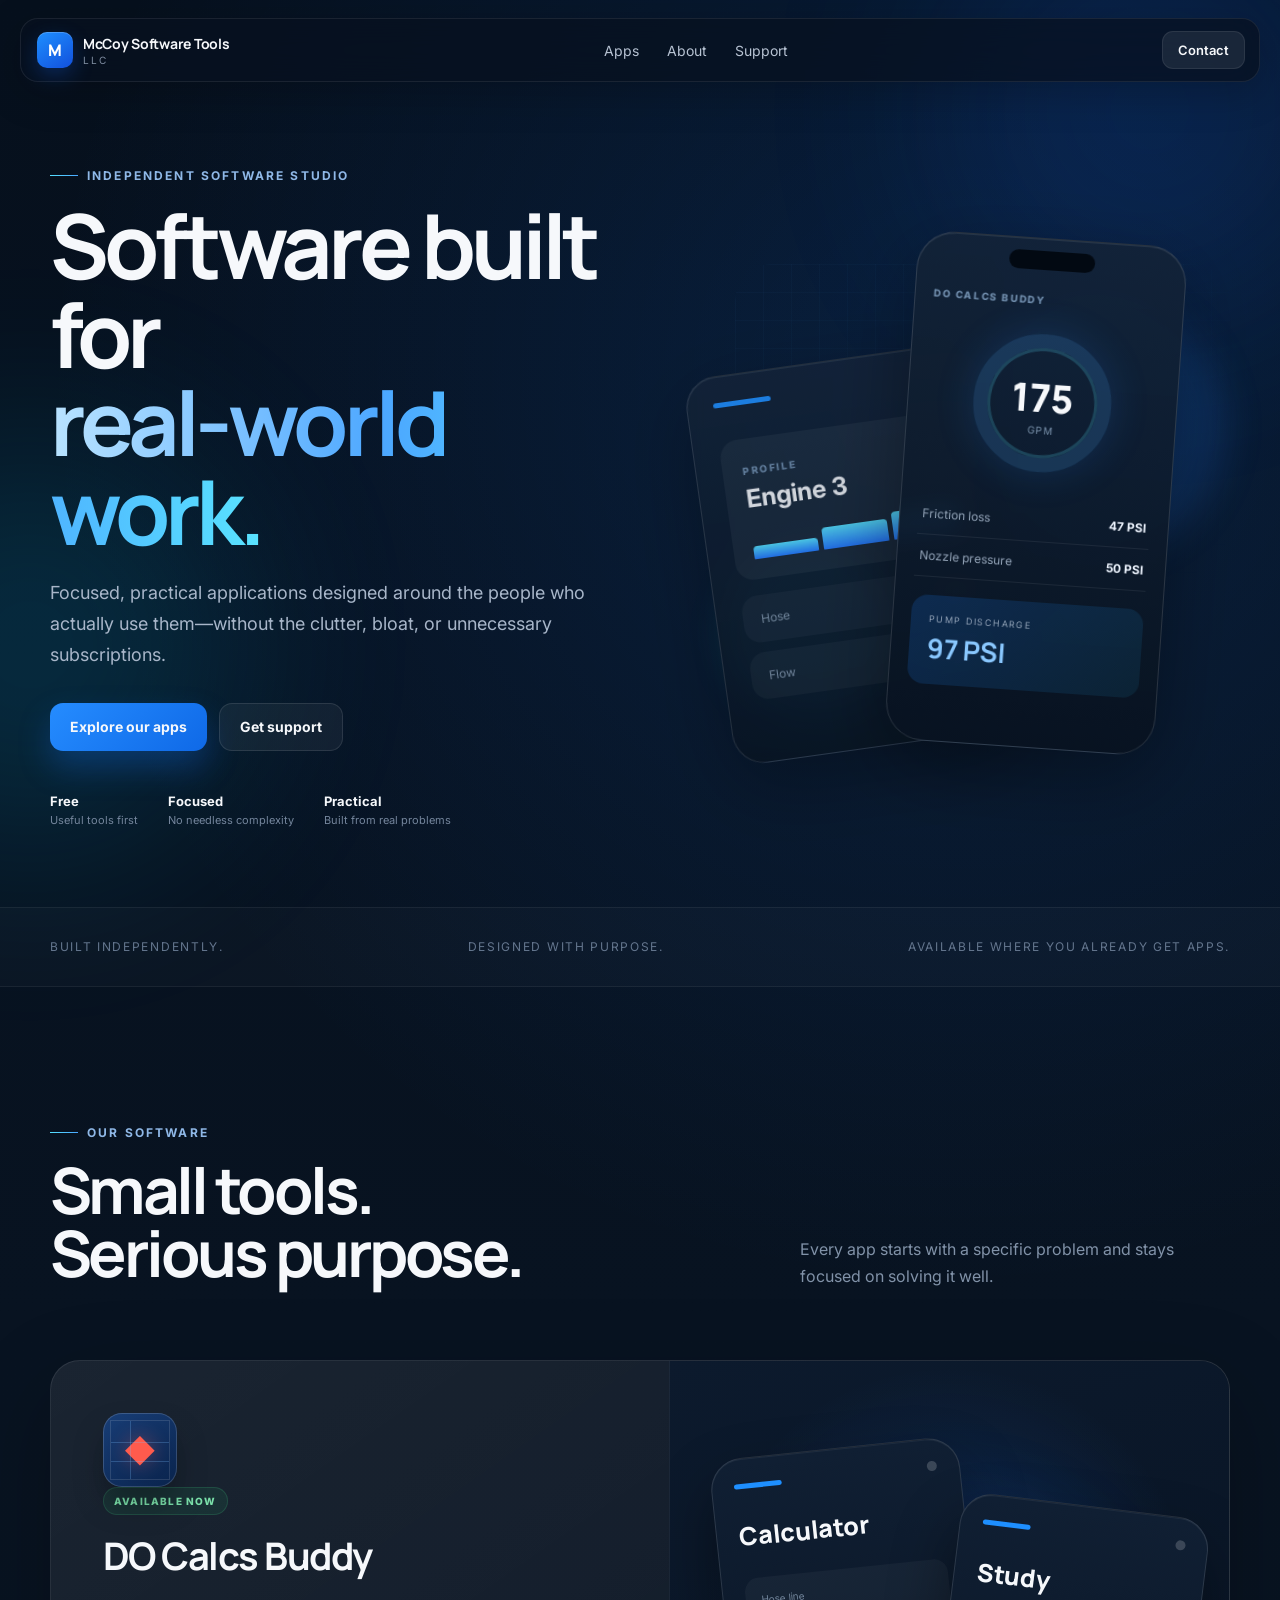
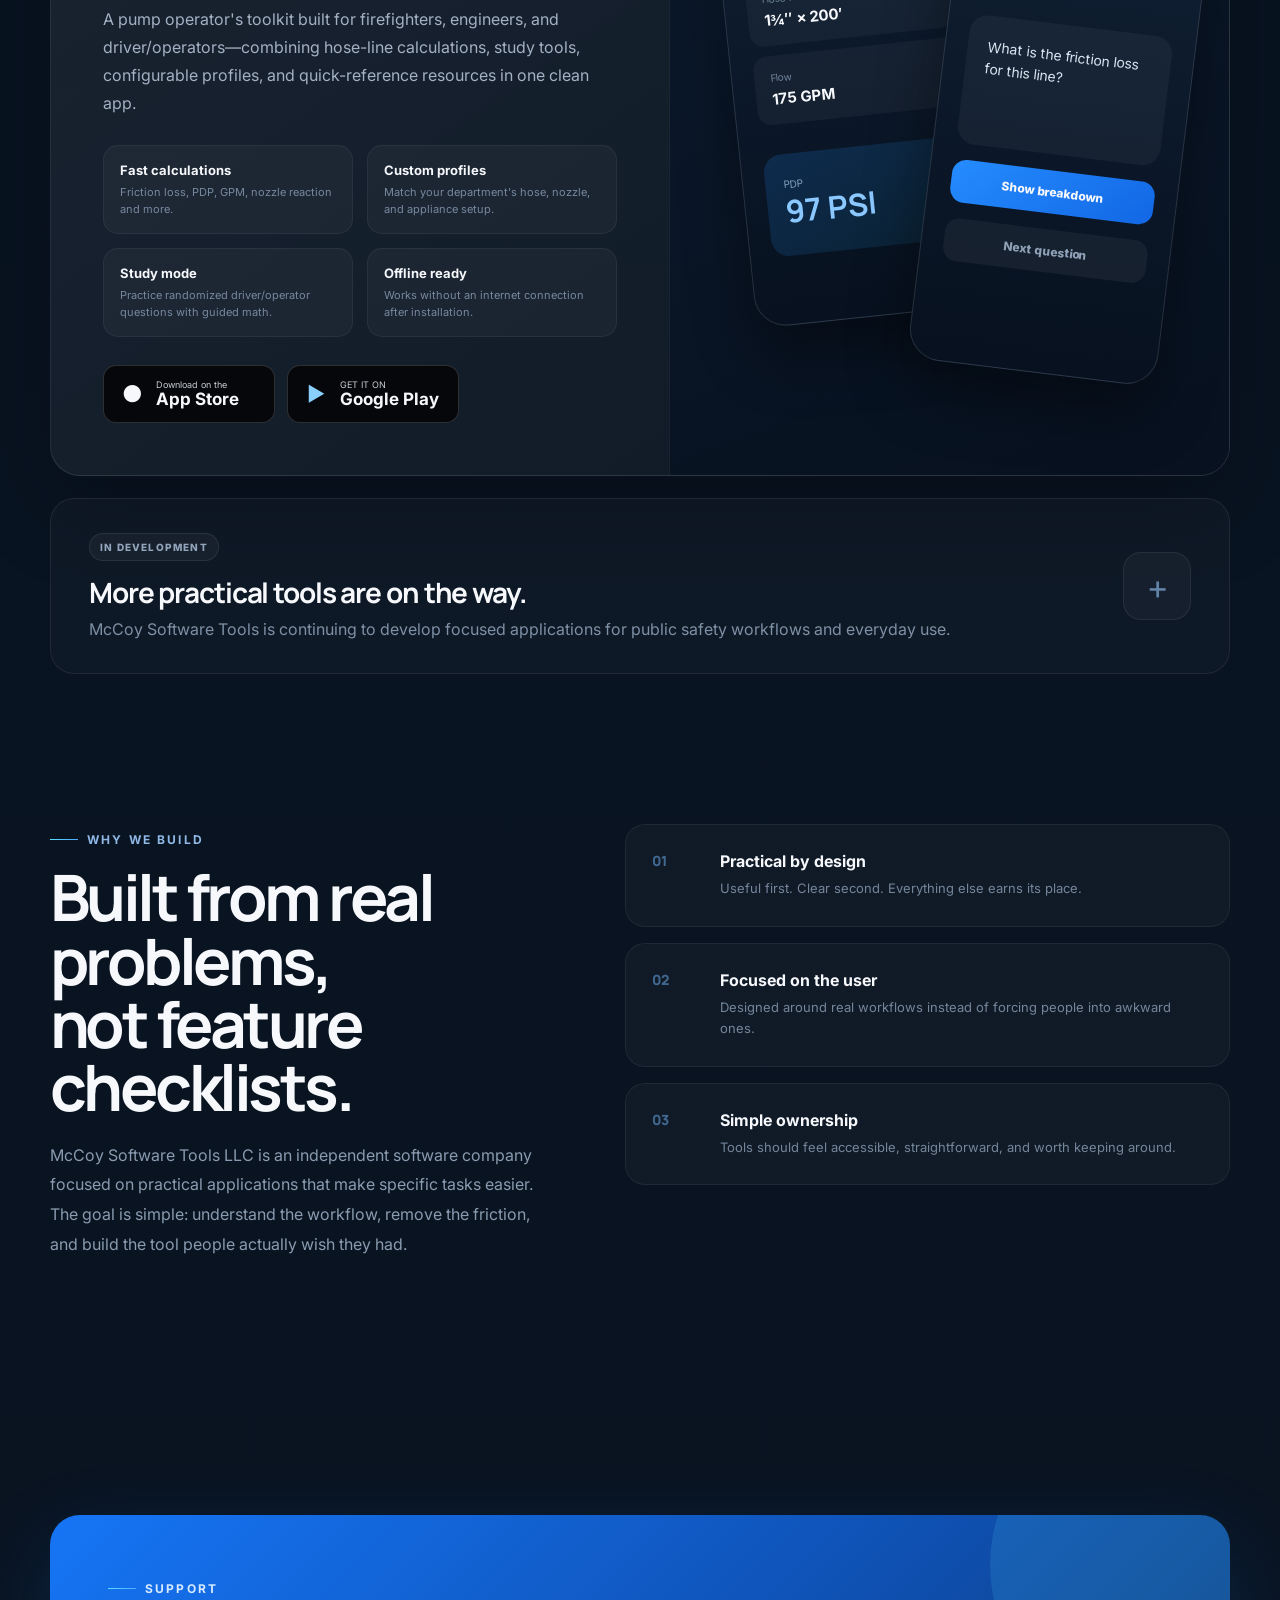
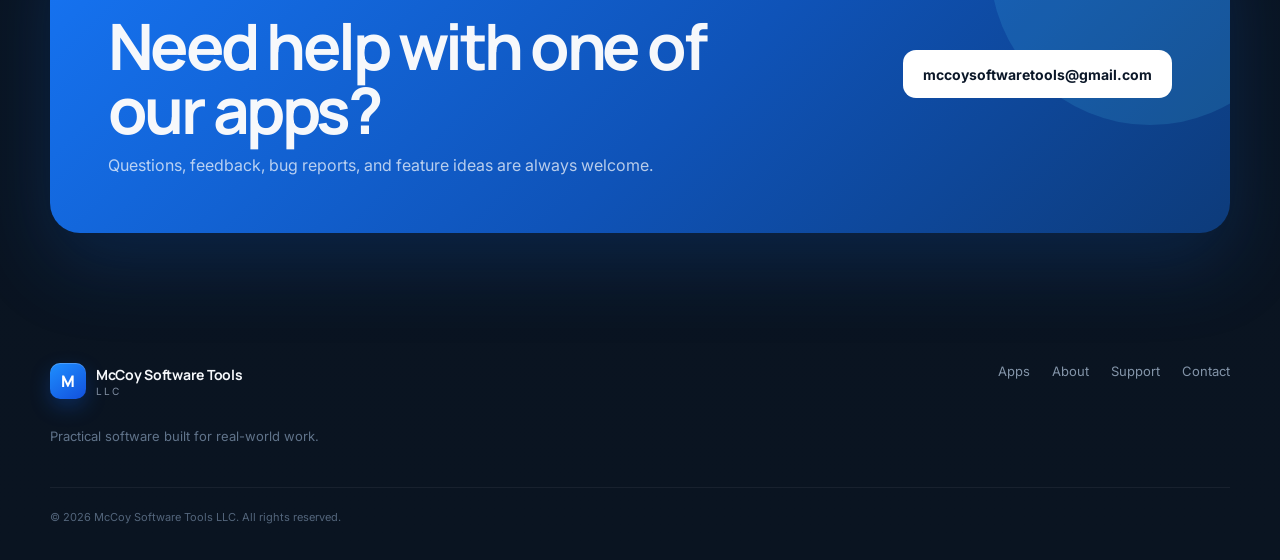
==== index.html @ 17b36a6a "Add files via upload" ====
<!DOCTYPE html>
<html lang="en">
<head>
  <meta charset="UTF-8" />
  <meta name="viewport" content="width=device-width, initial-scale=1.0" />
  <meta name="description" content="McCoy Software Tools LLC builds practical, focused software for real-world workflows." />
  <title>McCoy Software Tools LLC</title>
  <link rel="preconnect" href="https://fonts.googleapis.com">
  <link rel="preconnect" href="https://fonts.gstatic.com" crossorigin>
  <link href="https://fonts.googleapis.com/css2?family=Inter:wght@400;500;600;700;800&family=Manrope:wght@600;700;800&display=swap" rel="stylesheet">
  <link rel="stylesheet" href="styles.css" />
</head>
<body>
  <div class="ambient ambient-one"></div>
  <div class="ambient ambient-two"></div>

  <header class="site-header">
    <a class="brand" href="#top" aria-label="McCoy Software Tools home">
      <span class="brand-mark">M</span>
      <span>
        <strong>McCoy Software Tools</strong>
        <small>LLC</small>
      </span>
    </a>

    <nav class="nav" aria-label="Primary navigation">
      <a href="#apps">Apps</a>
      <a href="#about">About</a>
      <a href="#support">Support</a>
    </nav>

    <a class="nav-cta" href="mailto:mccoysoftwaretools@gmail.com">Contact</a>
  </header>

  <main id="top">
    <section class="hero shell">
      <div class="hero-copy reveal">
        <div class="eyebrow"><span></span> Independent software studio</div>
        <h1>Software built for<br><em>real-world work.</em></h1>
        <p>
          Focused, practical applications designed around the people who actually use them—without the clutter, bloat, or unnecessary subscriptions.
        </p>
        <div class="hero-actions">
          <a class="button primary" href="#apps">Explore our apps</a>
          <a class="button secondary" href="mailto:mccoysoftwaretools@gmail.com">Get support</a>
        </div>
        <div class="hero-proof">
          <div><strong>Free</strong><span>Useful tools first</span></div>
          <div><strong>Focused</strong><span>No needless complexity</span></div>
          <div><strong>Practical</strong><span>Built from real problems</span></div>
        </div>
      </div>

      <div class="hero-visual reveal delayed" aria-hidden="true">
        <div class="blueprint-grid"></div>
        <div class="orb orb-a"></div>
        <div class="orb orb-b"></div>
        <div class="device device-back">
          <div class="device-topline"></div>
          <div class="device-panel">
            <span class="mini-label">PROFILE</span>
            <strong>Engine 3</strong>
            <div class="tiny-bars"><i></i><i></i><i></i></div>
          </div>
          <div class="device-card"><span>Hose</span><strong>1¾″</strong></div>
          <div class="device-card"><span>Flow</span><strong>175 GPM</strong></div>
        </div>
        <div class="device device-front">
          <div class="phone-notch"></div>
          <div class="app-kicker">DO CALCS BUDDY</div>
          <div class="gauge-wrap">
            <div class="gauge-ring"><span>175</span><small>GPM</small></div>
          </div>
          <div class="calc-line"><span>Friction loss</span><strong>47 PSI</strong></div>
          <div class="calc-line"><span>Nozzle pressure</span><strong>50 PSI</strong></div>
          <div class="calc-total"><span>PUMP DISCHARGE</span><strong>97 PSI</strong></div>
        </div>
      </div>
    </section>

    <section class="trust-strip">
      <div class="shell trust-inner">
        <span>Built independently.</span>
        <span>Designed with purpose.</span>
        <span>Available where you already get apps.</span>
      </div>
    </section>

    <section class="section shell" id="apps">
      <div class="section-heading reveal">
        <div>
          <div class="eyebrow"><span></span> Our software</div>
          <h2>Small tools.<br>Serious purpose.</h2>
        </div>
        <p>Every app starts with a specific problem and stays focused on solving it well.</p>
      </div>

      <article class="app-card reveal">
        <div class="app-copy">
          <div class="app-icon" aria-hidden="true">
            <div class="icon-flame">◆</div>
            <div class="icon-lines"><i></i><i></i><i></i></div>
          </div>
          <div class="app-title-row">
            <div>
              <span class="status-pill">Available now</span>
              <h3>DO Calcs Buddy</h3>
            </div>
          </div>
          <p class="app-lead">
            A pump operator's toolkit built for firefighters, engineers, and driver/operators—combining hose-line calculations, study tools, configurable profiles, and quick-reference resources in one clean app.
          </p>

          <div class="feature-grid">
            <div><strong>Fast calculations</strong><span>Friction loss, PDP, GPM, nozzle reaction and more.</span></div>
            <div><strong>Custom profiles</strong><span>Match your department's hose, nozzle, and appliance setup.</span></div>
            <div><strong>Study mode</strong><span>Practice randomized driver/operator questions with guided math.</span></div>
            <div><strong>Offline ready</strong><span>Works without an internet connection after installation.</span></div>
          </div>

          <div class="store-row">
            <a class="store-badge" href="https://apps.apple.com/us/app/do-calcs-buddy/id6749918102" target="_blank" rel="noopener noreferrer" aria-label="Download DO Calcs Buddy on the App Store">
              <span class="store-icon apple">●</span>
              <span><small>Download on the</small><strong>App Store</strong></span>
            </a>
            <a class="store-badge" href="https://play.google.com/store/apps/details?id=com.mccoysoftwaretools.docalcsbuddy" target="_blank" rel="noopener noreferrer" aria-label="Get DO Calcs Buddy on Google Play">
              <span class="store-icon play">▶</span>
              <span><small>GET IT ON</small><strong>Google Play</strong></span>
            </a>
          </div>
        </div>

        <div class="app-showcase" aria-hidden="true">
          <div class="showcase-glow"></div>
          <div class="screen screen-one">
            <div class="screen-header"><span></span><b></b></div>
            <div class="screen-title">Calculator</div>
            <div class="screen-field"><span>Hose line</span><strong>1¾″ × 200′</strong></div>
            <div class="screen-field"><span>Flow</span><strong>175 GPM</strong></div>
            <div class="screen-result"><span>PDP</span><strong>97 PSI</strong></div>
          </div>
          <div class="screen screen-two">
            <div class="screen-header"><span></span><b></b></div>
            <div class="screen-title">Study</div>
            <div class="question-box">What is the friction loss for this line?</div>
            <div class="answer-pill">Show breakdown</div>
            <div class="answer-pill muted">Next question</div>
          </div>
        </div>
      </article>

      <div class="coming-card reveal">
        <div>
          <span class="status-pill muted-pill">In development</span>
          <h3>More practical tools are on the way.</h3>
          <p>McCoy Software Tools is continuing to develop focused applications for public safety workflows and everyday use.</p>
        </div>
        <div class="coming-symbol">+</div>
      </div>
    </section>

    <section class="section shell" id="about">
      <div class="story-grid">
        <div class="story-copy reveal">
          <div class="eyebrow"><span></span> Why we build</div>
          <h2>Built from real problems,<br>not feature checklists.</h2>
          <p>
            McCoy Software Tools LLC is an independent software company focused on practical applications that make specific tasks easier. The goal is simple: understand the workflow, remove the friction, and build the tool people actually wish they had.
          </p>
        </div>

        <div class="principles reveal delayed">
          <div class="principle"><span>01</span><div><strong>Practical by design</strong><p>Useful first. Clear second. Everything else earns its place.</p></div></div>
          <div class="principle"><span>02</span><div><strong>Focused on the user</strong><p>Designed around real workflows instead of forcing people into awkward ones.</p></div></div>
          <div class="principle"><span>03</span><div><strong>Simple ownership</strong><p>Tools should feel accessible, straightforward, and worth keeping around.</p></div></div>
        </div>
      </div>
    </section>

    <section class="section shell" id="support">
      <div class="support-card reveal">
        <div>
          <div class="eyebrow light"><span></span> Support</div>
          <h2>Need help with one of our apps?</h2>
          <p>Questions, feedback, bug reports, and feature ideas are always welcome.</p>
        </div>
        <a class="button white" href="mailto:mccoysoftwaretools@gmail.com">mccoysoftwaretools@gmail.com</a>
      </div>
    </section>
  </main>

  <footer class="site-footer shell">
    <div>
      <a class="brand footer-brand" href="#top">
        <span class="brand-mark">M</span>
        <span><strong>McCoy Software Tools</strong><small>LLC</small></span>
      </a>
      <p>Practical software built for real-world work.</p>
    </div>
    <div class="footer-links">
      <a href="#apps">Apps</a>
      <a href="#about">About</a>
      <a href="#support">Support</a>
      <a href="mailto:mccoysoftwaretools@gmail.com">Contact</a>
    </div>
    <div class="footer-bottom">© <span id="year"></span> McCoy Software Tools LLC. All rights reserved.</div>
  </footer>

  <script src="script.js"></script>
</body>
</html>
---- styles.css ----
:root {
  --bg: #07111f;
  --bg-2: #0b1728;
  --panel: rgba(255,255,255,.06);
  --panel-strong: rgba(255,255,255,.10);
  --line: rgba(255,255,255,.10);
  --text: #f6f8fb;
  --muted: #aab6c8;
  --blue: #4aa8ff;
  --blue-2: #1677ff;
  --cyan: #55e0ff;
  --white: #ffffff;
  --shadow: 0 24px 80px rgba(0,0,0,.35);
}

* { box-sizing: border-box; }
html { scroll-behavior: smooth; }
body {
  margin: 0;
  font-family: Inter, system-ui, -apple-system, BlinkMacSystemFont, "Segoe UI", sans-serif;
  background:
    radial-gradient(circle at 75% 10%, rgba(20,119,255,.14), transparent 26%),
    linear-gradient(180deg, #06101d 0%, #081321 35%, #0a1421 100%);
  color: var(--text);
  min-height: 100vh;
  overflow-x: hidden;
}
a { color: inherit; text-decoration: none; }
.shell { width: min(1180px, calc(100% - 40px)); margin-inline: auto; }

.ambient { position: fixed; width: 420px; height: 420px; filter: blur(100px); opacity: .14; border-radius: 50%; pointer-events: none; z-index: -1; }
.ambient-one { background: #156bff; top: -100px; right: -80px; }
.ambient-two { background: #00c8ff; bottom: 5%; left: -180px; }

.site-header {
  width: min(1240px, calc(100% - 32px));
  margin: 18px auto 0;
  padding: 12px 14px 12px 16px;
  display: flex;
  align-items: center;
  justify-content: space-between;
  border: 1px solid rgba(255,255,255,.08);
  background: rgba(7,17,31,.74);
  backdrop-filter: blur(18px);
  border-radius: 18px;
  position: sticky;
  top: 14px;
  z-index: 50;
  box-shadow: 0 10px 40px rgba(0,0,0,.22);
}
.brand { display: inline-flex; align-items: center; gap: 10px; }
.brand-mark { width: 36px; height: 36px; display: grid; place-items: center; border-radius: 10px; font-family: Manrope, sans-serif; font-weight: 800; color: white; background: linear-gradient(145deg, #1e8fff, #1250dc); box-shadow: inset 0 1px 0 rgba(255,255,255,.2), 0 8px 20px rgba(15,96,230,.28); }
.brand strong { display: block; font-family: Manrope, sans-serif; font-size: 14px; letter-spacing: -.02em; }
.brand small { display: block; color: #7f8da1; font-size: 10px; letter-spacing: .18em; margin-top: 1px; }
.nav { display: flex; gap: 28px; color: #b7c3d3; font-size: 14px; }
.nav a:hover { color: white; }
.nav-cta { padding: 10px 15px; border-radius: 11px; background: rgba(255,255,255,.08); border: 1px solid rgba(255,255,255,.08); font-size: 13px; font-weight: 600; }

.hero { min-height: 720px; display: grid; grid-template-columns: 1.05fr .95fr; align-items: center; gap: 48px; padding-top: 78px; padding-bottom: 80px; }
.eyebrow { display: inline-flex; align-items: center; gap: 9px; font-size: 12px; font-weight: 700; text-transform: uppercase; letter-spacing: .18em; color: #8fb8e7; }
.eyebrow span { width: 28px; height: 1px; background: linear-gradient(90deg, var(--cyan), var(--blue)); }
.hero h1, .section-heading h2, .story-copy h2, .support-card h2 { font-family: Manrope, sans-serif; letter-spacing: -.055em; margin: 18px 0 22px; line-height: .99; }
.hero h1 { font-size: clamp(56px, 7vw, 92px); max-width: 760px; }
.hero h1 em { font-style: normal; background: linear-gradient(90deg, #b9e3ff, #4ca7ff 55%, #59e3ff); -webkit-background-clip: text; color: transparent; }
.hero-copy > p { max-width: 650px; color: #a8b6c9; font-size: 18px; line-height: 1.72; }
.hero-actions { display: flex; gap: 12px; margin: 32px 0 42px; flex-wrap: wrap; }
.button { display: inline-flex; align-items: center; justify-content: center; min-height: 48px; padding: 0 20px; border-radius: 13px; font-weight: 700; font-size: 14px; transition: transform .2s ease, box-shadow .2s ease, background .2s ease; }
.button:hover { transform: translateY(-2px); }
.button.primary { background: linear-gradient(135deg, #258cff, #0f69e7); box-shadow: 0 16px 32px rgba(20,110,240,.3); }
.button.secondary { border: 1px solid rgba(255,255,255,.1); background: rgba(255,255,255,.05); }
.button.white { background: white; color: #0b1728; }
.hero-proof { display: flex; gap: 30px; flex-wrap: wrap; }
.hero-proof div { display: grid; gap: 4px; }
.hero-proof strong { font-size: 13px; }
.hero-proof span { color: #74859c; font-size: 11px; }

.hero-visual { position: relative; min-height: 520px; display: grid; place-items: center; }
.blueprint-grid { position: absolute; inset: 6% 0 0 8%; border-radius: 36px; opacity: .28; background-image: linear-gradient(rgba(100,180,255,.12) 1px, transparent 1px), linear-gradient(90deg, rgba(100,180,255,.12) 1px, transparent 1px); background-size: 28px 28px; mask-image: linear-gradient(to bottom right, black, transparent 88%); }
.orb { position: absolute; border-radius: 50%; filter: blur(18px); }
.orb-a { width: 260px; height: 260px; background: rgba(33,126,255,.18); right: 1%; top: 12%; }
.orb-b { width: 180px; height: 180px; background: rgba(45,226,255,.12); left: 6%; bottom: 6%; }
.device { position: absolute; border: 1px solid rgba(255,255,255,.13); background: linear-gradient(180deg, rgba(18,34,55,.92), rgba(7,18,32,.97)); box-shadow: var(--shadow), inset 0 1px 0 rgba(255,255,255,.08); backdrop-filter: blur(10px); }
.device-front { width: 270px; height: 510px; border-radius: 38px; right: 11%; top: 1%; padding: 26px 18px 20px; transform: rotate(4deg); }
.device-back { width: 300px; height: 390px; border-radius: 32px; left: 3%; bottom: 1%; padding: 26px; transform: rotate(-8deg); opacity: .84; }
.phone-notch { width: 86px; height: 19px; border-radius: 20px; background: #020912; margin: -14px auto 24px; }
.app-kicker, .mini-label { font-size: 10px; letter-spacing: .16em; color: #6f8dac; font-weight: 800; }
.gauge-wrap { display: grid; place-items: center; padding: 28px 0; }
.gauge-ring { width: 138px; height: 138px; border-radius: 50%; display: grid; place-items: center; align-content: center; border: 14px solid rgba(74,168,255,.18); box-shadow: inset 0 0 0 3px rgba(85,224,255,.2), 0 0 40px rgba(38,139,255,.16); }
.gauge-ring span { font-family: Manrope, sans-serif; font-size: 39px; font-weight: 800; }
.gauge-ring small { font-size: 10px; color: #7890aa; letter-spacing: .16em; }
.calc-line, .calc-total { display: flex; justify-content: space-between; align-items: center; padding: 13px 4px; border-bottom: 1px solid rgba(255,255,255,.07); font-size: 12px; color: #92a3b7; }
.calc-line strong { color: #eef5ff; }
.calc-total { border: none; margin-top: 18px; padding: 18px; border-radius: 16px; background: linear-gradient(135deg, rgba(24,122,255,.19), rgba(39,206,255,.08)); display: grid; gap: 5px; }
.calc-total span { font-size: 9px; letter-spacing: .15em; }
.calc-total strong { font-family: Manrope, sans-serif; font-size: 27px; color: #8ac8ff; }
.device-topline { height: 5px; width: 58px; border-radius: 8px; background: #1e8fff; margin-bottom: 34px; }
.device-panel { padding: 20px; border-radius: 18px; background: rgba(255,255,255,.05); margin-bottom: 16px; }
.device-panel strong { display: block; font-size: 25px; margin: 5px 0 18px; }
.tiny-bars { display: flex; gap: 5px; align-items: end; height: 28px; }
.tiny-bars i { flex: 1; background: linear-gradient(180deg, #55e0ff, #2478ff); border-radius: 4px 4px 1px 1px; }
.tiny-bars i:nth-child(1){height:45%}.tiny-bars i:nth-child(2){height:78%}.tiny-bars i:nth-child(3){height:100%}
.device-card { display: flex; justify-content: space-between; padding: 16px 18px; border-radius: 16px; background: rgba(255,255,255,.04); margin-top: 10px; color: #8192a8; font-size: 12px; }
.device-card strong { color: white; }

.trust-strip { border-top: 1px solid rgba(255,255,255,.06); border-bottom: 1px solid rgba(255,255,255,.06); background: rgba(255,255,255,.018); }
.trust-inner { min-height: 78px; display: flex; justify-content: space-between; align-items: center; gap: 20px; color: #64768e; font-size: 12px; text-transform: uppercase; letter-spacing: .14em; }

.section { padding-top: 130px; padding-bottom: 20px; }
.section-heading { display: flex; align-items: end; justify-content: space-between; gap: 30px; margin-bottom: 54px; }
.section-heading h2, .story-copy h2, .support-card h2 { font-size: clamp(42px, 5vw, 68px); }
.section-heading > p { max-width: 430px; color: #8192a8; line-height: 1.7; }

.app-card { display: grid; grid-template-columns: 1.05fr .95fr; min-height: 640px; border: 1px solid rgba(255,255,255,.09); border-radius: 30px; background: linear-gradient(145deg, rgba(255,255,255,.075), rgba(255,255,255,.025)); overflow: hidden; box-shadow: 0 30px 90px rgba(0,0,0,.24); }
.app-copy { padding: 52px; }
.app-icon { width: 74px; height: 74px; border-radius: 19px; position: relative; overflow: hidden; background: linear-gradient(145deg, #183e77, #09234c); box-shadow: inset 0 0 0 1px rgba(255,255,255,.16), 0 18px 30px rgba(0,0,0,.25); display: grid; place-items: center; }
.icon-flame { font-size: 31px; color: #ff5b4d; text-shadow: 0 0 20px rgba(255,91,77,.4); }
.icon-lines { position: absolute; inset: 7px; border: 1px solid rgba(255,255,255,.12); }
.icon-lines i { position: absolute; background: rgba(120,190,255,.26); }
.icon-lines i:nth-child(1){left:33%;top:0;width:1px;height:100%}.icon-lines i:nth-child(2){top:35%;left:0;width:100%;height:1px}.icon-lines i:nth-child(3){top:68%;left:0;width:100%;height:1px}
.status-pill { display: inline-block; padding: 7px 10px; border-radius: 999px; background: rgba(46,181,111,.10); color: #7be0aa; border: 1px solid rgba(74,221,142,.16); font-size: 10px; font-weight: 800; text-transform: uppercase; letter-spacing: .12em; }
.app-title-row h3, .coming-card h3 { font-family: Manrope, sans-serif; font-size: 38px; letter-spacing: -.04em; margin: 14px 0 0; }
.app-lead { color: #a3b1c3; line-height: 1.75; font-size: 16px; margin: 24px 0 28px; }
.feature-grid { display: grid; grid-template-columns: 1fr 1fr; gap: 14px; }
.feature-grid div { padding: 16px; border-radius: 15px; background: rgba(255,255,255,.035); border: 1px solid rgba(255,255,255,.06); }
.feature-grid strong, .feature-grid span { display: block; }
.feature-grid strong { font-size: 13px; margin-bottom: 6px; }
.feature-grid span { color: #77899f; font-size: 11px; line-height: 1.5; }
.store-row { display: flex; gap: 12px; margin-top: 28px; flex-wrap: wrap; }
.store-badge { min-width: 172px; min-height: 58px; padding: 9px 14px; border-radius: 13px; background: #05070a; border: 1px solid rgba(255,255,255,.16); display: flex; align-items: center; gap: 10px; transition: transform .2s ease, border-color .2s ease; }
.store-badge:hover { transform: translateY(-2px); border-color: rgba(255,255,255,.30); }
.store-badge small, .store-badge strong { display: block; }
.store-badge small { font-size: 9px; color: #c8cdd3; line-height: 1.1; }
.store-badge strong { font-size: 17px; line-height: 1.1; }
.store-icon { width: 28px; text-align: center; font-size: 23px; }
.store-icon.play { font-size: 20px; color: #89d0ff; }

.app-showcase { position: relative; min-height: 640px; background: radial-gradient(circle at 50% 35%, rgba(30,119,255,.20), transparent 45%), linear-gradient(160deg, #0c1a2d, #07111f); border-left: 1px solid rgba(255,255,255,.07); overflow: hidden; }
.showcase-glow { position: absolute; width: 330px; height: 330px; border-radius: 50%; background: rgba(24,110,255,.12); filter: blur(40px); left: 22%; top: 20%; }
.screen { position: absolute; width: 250px; height: 470px; padding: 22px; border-radius: 32px; background: linear-gradient(180deg, #101f33, #07111f); border: 1px solid rgba(255,255,255,.12); box-shadow: 0 30px 60px rgba(0,0,0,.4), inset 0 1px 0 rgba(255,255,255,.06); }
.screen-one { left: 11%; top: 12%; transform: rotate(-6deg); }
.screen-two { right: 8%; top: 20%; transform: rotate(7deg); }
.screen-header { display: flex; align-items: center; justify-content: space-between; }
.screen-header span { width: 48px; height: 5px; border-radius: 10px; background: #1e8fff; }
.screen-header b { width: 10px; height: 10px; border-radius: 50%; background: rgba(255,255,255,.18); }
.screen-title { font-family: Manrope, sans-serif; font-size: 25px; font-weight: 800; margin: 28px 0 25px; }
.screen-field { padding: 16px; margin: 10px 0; border-radius: 14px; background: rgba(255,255,255,.04); }
.screen-field span, .screen-field strong { display: block; }
.screen-field span { font-size: 10px; color: #71849a; margin-bottom: 6px; }
.screen-field strong { font-size: 15px; }
.screen-result { padding: 24px 18px; border-radius: 18px; background: linear-gradient(145deg, rgba(33,137,255,.18), rgba(30,214,255,.08)); margin-top: 30px; }
.screen-result span { font-size: 10px; color: #83a0bd; display: block; }
.screen-result strong { font-family: Manrope, sans-serif; font-size: 31px; color: #8bc8ff; }
.question-box { min-height: 130px; padding: 20px; border-radius: 18px; background: rgba(255,255,255,.045); color: #d9e3ef; line-height: 1.6; font-size: 14px; }
.answer-pill { padding: 14px; border-radius: 14px; background: linear-gradient(135deg,#258cff,#1267e4); text-align: center; font-size: 12px; font-weight: 800; margin-top: 16px; }
.answer-pill.muted { background: rgba(255,255,255,.05); color: #8fa1b7; }

.coming-card { margin-top: 22px; border: 1px solid rgba(255,255,255,.07); border-radius: 24px; background: rgba(255,255,255,.025); padding: 34px 38px; display: flex; align-items: center; justify-content: space-between; gap: 30px; }
.coming-card h3 { font-size: 28px; margin: 12px 0 8px; }
.coming-card p { color: #7f90a5; margin: 0; }
.muted-pill { color: #93a5bb; border-color: rgba(255,255,255,.08); background: rgba(255,255,255,.04); }
.coming-symbol { width: 68px; height: 68px; border-radius: 18px; display: grid; place-items: center; font-size: 34px; color: #6384a9; background: rgba(255,255,255,.035); border: 1px solid rgba(255,255,255,.07); }

.story-grid { display: grid; grid-template-columns: .9fr 1.1fr; gap: 80px; align-items: start; }
.story-copy p { color: #8a9bb0; line-height: 1.85; font-size: 16px; max-width: 590px; }
.principles { display: grid; gap: 16px; }
.principle { display: grid; grid-template-columns: 50px 1fr; gap: 18px; padding: 26px; border-radius: 20px; background: rgba(255,255,255,.03); border: 1px solid rgba(255,255,255,.06); }
.principle > span { font-family: Manrope, sans-serif; color: #426991; font-size: 14px; font-weight: 800; }
.principle strong { font-size: 16px; }
.principle p { color: #75869a; font-size: 13px; line-height: 1.65; margin: 7px 0 0; }

.support-card { margin-top: 90px; padding: 58px; border-radius: 30px; background: linear-gradient(135deg,#1675f5,#0f53b8 55%,#0d3b7a); box-shadow: 0 30px 80px rgba(17,91,194,.24); display: flex; align-items: center; justify-content: space-between; gap: 30px; position: relative; overflow: hidden; }
.support-card::after { content:""; position:absolute; width:320px;height:320px;border-radius:50%;background:rgba(89,224,255,.13);right:-80px;top:-110px; }
.eyebrow.light { color: #d6e9ff; }
.support-card h2 { margin-bottom: 14px; max-width: 700px; }
.support-card p { color: rgba(255,255,255,.7); margin: 0; }
.support-card .button { position: relative; z-index: 2; white-space: nowrap; }

.site-footer { padding-top: 110px; padding-bottom: 36px; display: grid; grid-template-columns: 1fr auto; gap: 30px; align-items: start; }
.footer-brand { margin-bottom: 16px; }
.site-footer p { color: #60738a; font-size: 13px; }
.footer-links { display: flex; gap: 22px; color: #8394a8; font-size: 13px; }
.footer-links a:hover { color: white; }
.footer-bottom { grid-column: 1 / -1; border-top: 1px solid rgba(255,255,255,.06); padding-top: 22px; color: #53657b; font-size: 11px; }

.reveal { opacity: 0; transform: translateY(24px); transition: opacity .7s ease, transform .7s ease; }
.reveal.visible { opacity: 1; transform: translateY(0); }
.reveal.delayed { transition-delay: .12s; }

@media (max-width: 980px) {
  .nav { display: none; }
  .hero, .app-card, .story-grid { grid-template-columns: 1fr; }
  .hero { padding-top: 70px; }
  .hero-visual { min-height: 560px; }
  .app-showcase { border-left: 0; border-top: 1px solid rgba(255,255,255,.07); }
  .section-heading { align-items: start; flex-direction: column; }
  .story-grid { gap: 40px; }
  .support-card { flex-direction: column; align-items: start; }
}

@media (max-width: 700px) {
  .shell { width: min(100% - 24px, 1180px); }
  .site-header { width: calc(100% - 18px); top: 8px; }
  .nav-cta { display: none; }
  .hero { min-height: auto; padding-top: 74px; }
  .hero h1 { font-size: 49px; }
  .hero-copy > p { font-size: 16px; }
  .hero-proof { gap: 18px; }
  .hero-visual { min-height: 500px; transform: scale(.88); margin-inline: -30px; }
  .trust-inner { flex-direction: column; justify-content: center; text-align: center; padding: 24px 0; }
  .section { padding-top: 95px; }
  .section-heading h2, .story-copy h2, .support-card h2 { font-size: 42px; }
  .app-copy { padding: 30px 22px; }
  .feature-grid { grid-template-columns: 1fr; }
  .app-showcase { min-height: 560px; }
  .screen { width: 218px; height: 430px; }
  .screen-one { left: 2%; }
  .screen-two { right: 1%; top: 24%; }
  .coming-card { padding: 28px 22px; }
  .coming-symbol { display: none; }
  .support-card { margin-top: 40px; padding: 38px 24px; }
  .button.white { white-space: normal; text-align: center; }
  .site-footer { grid-template-columns: 1fr; }
  .footer-links { flex-wrap: wrap; }
  .footer-bottom { grid-column: 1; }
}
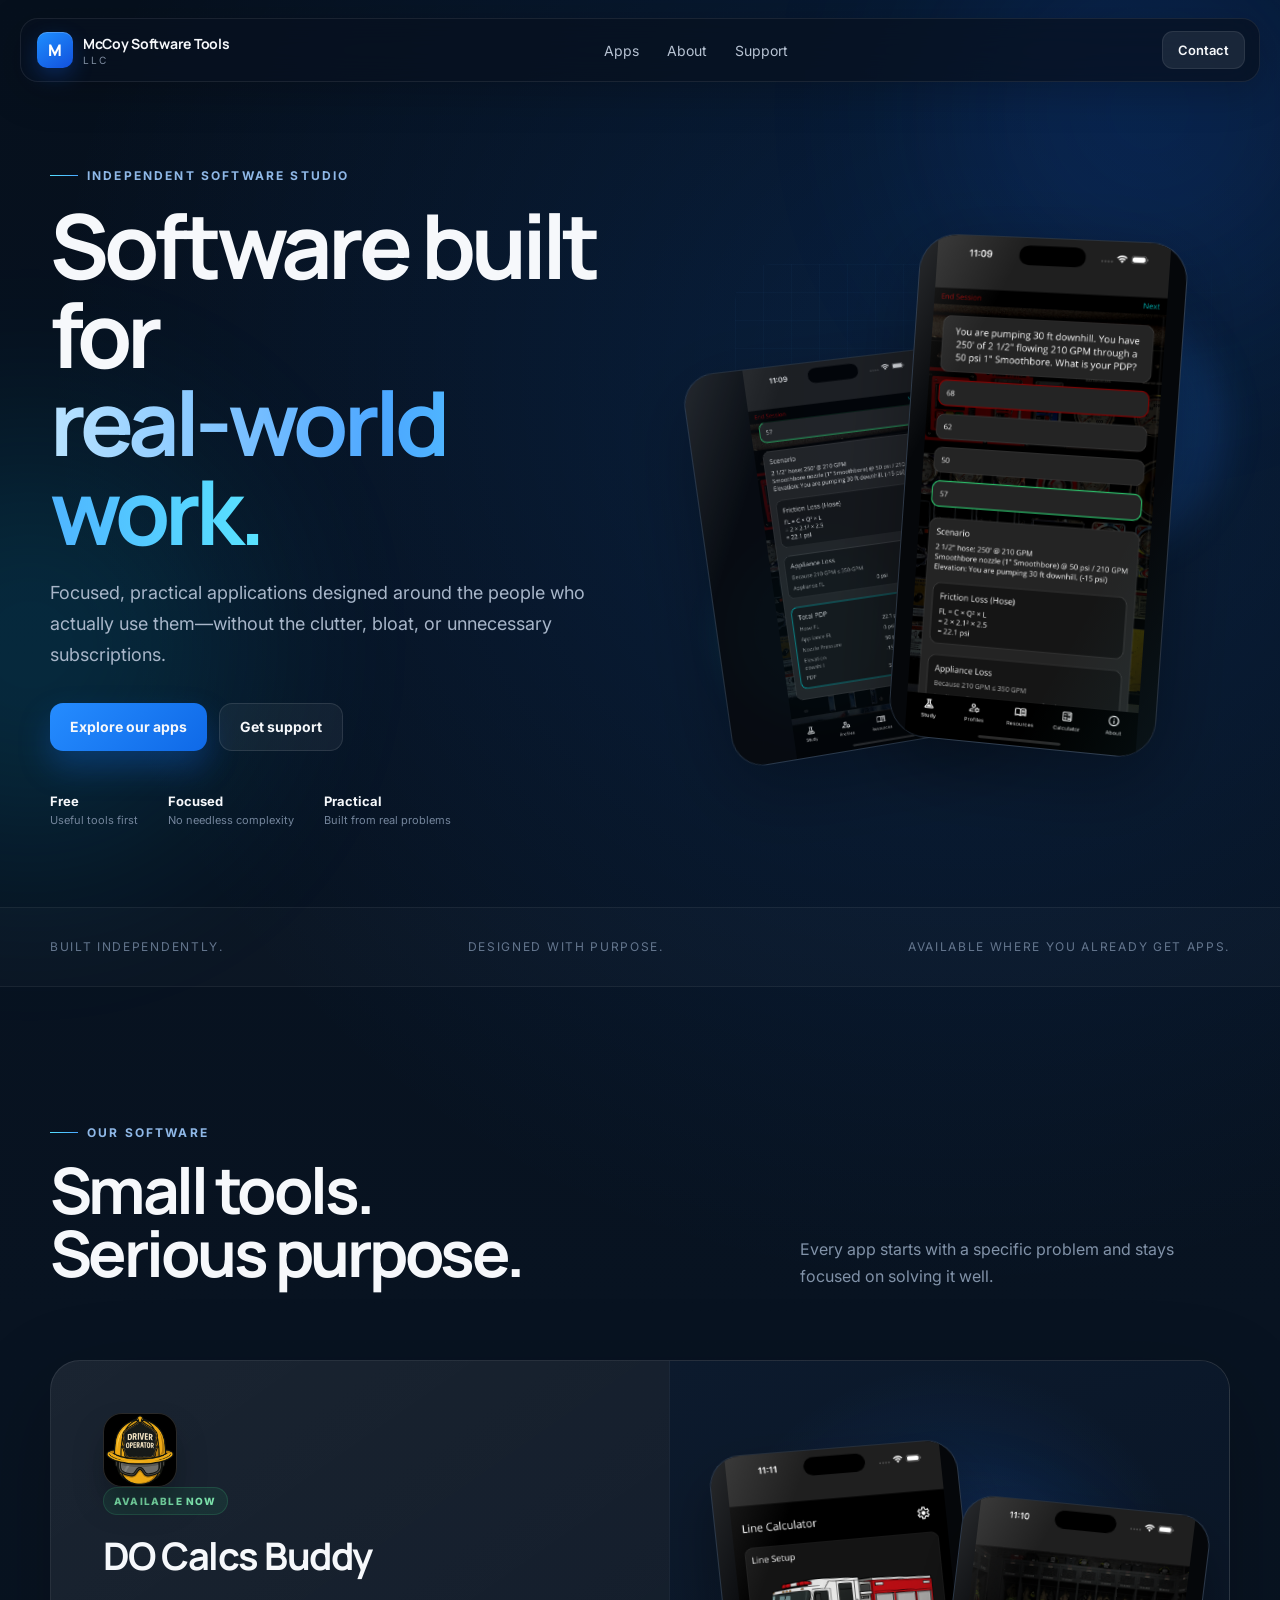
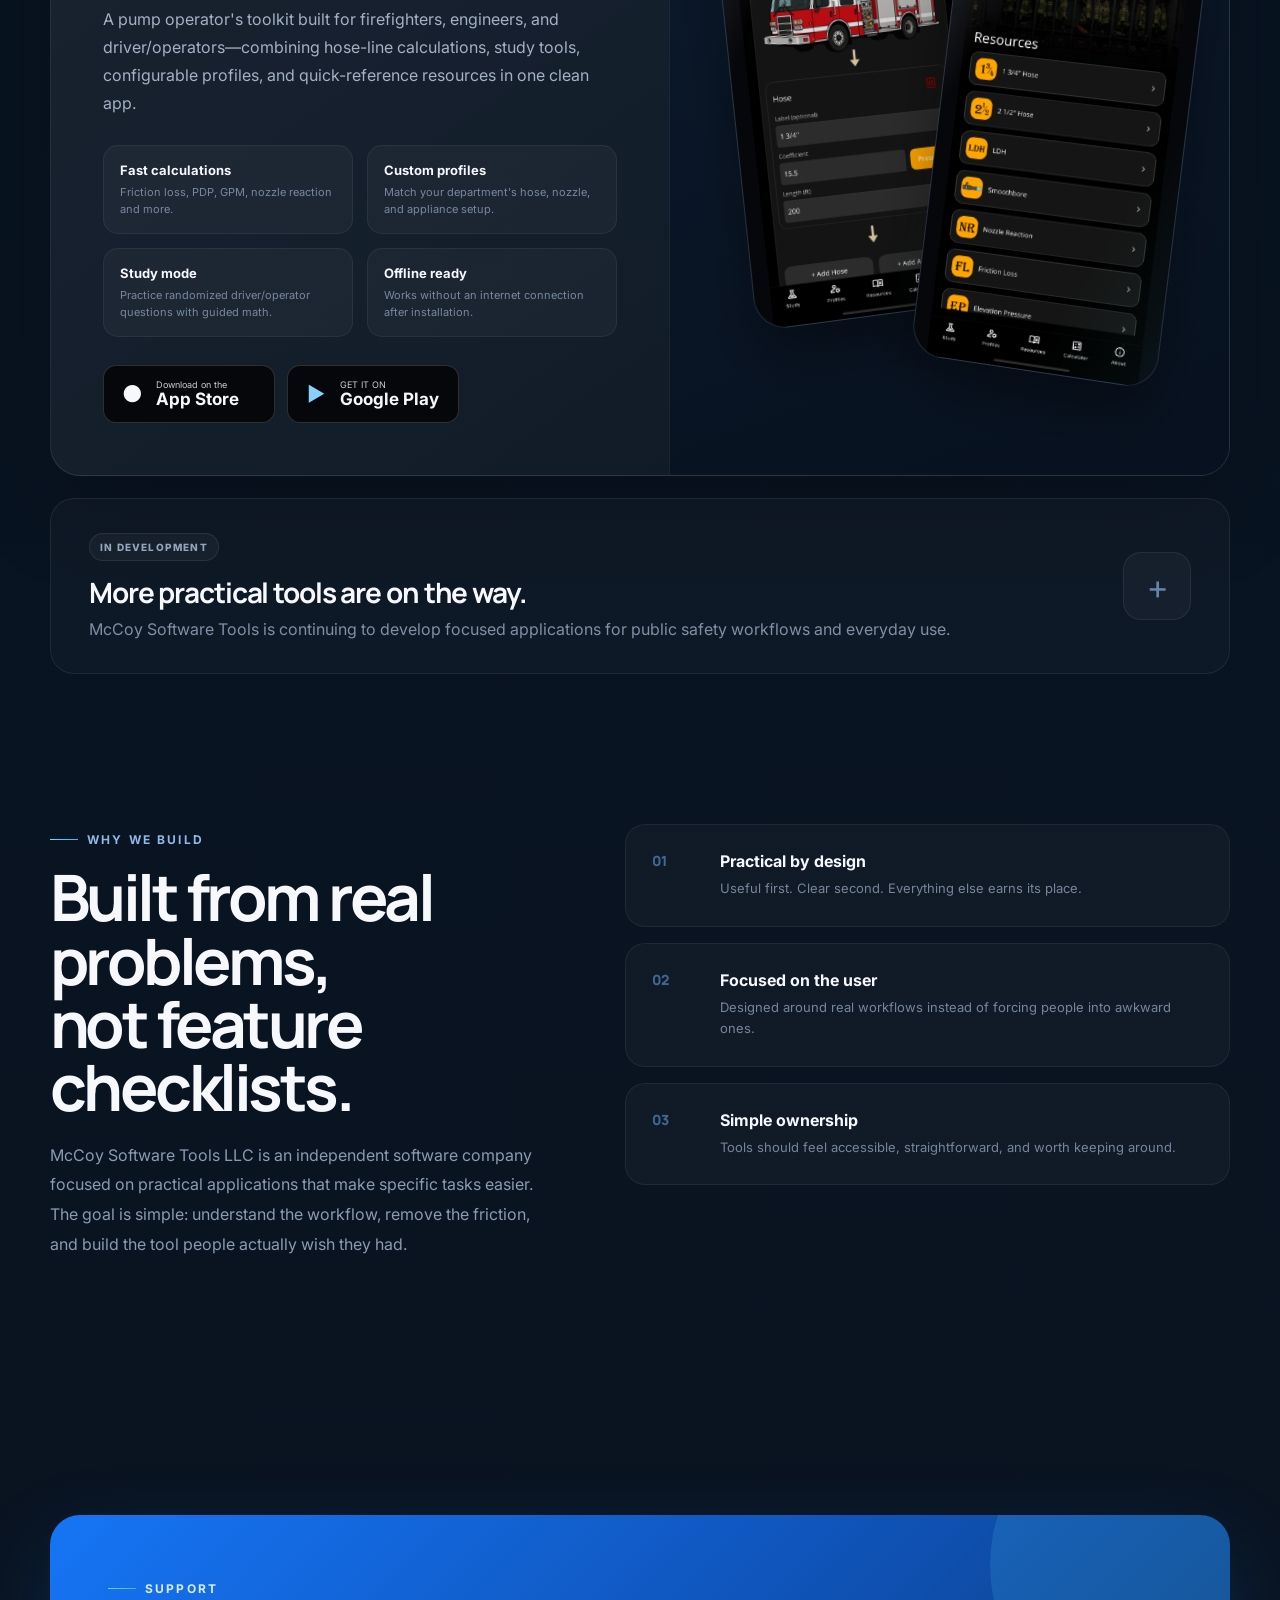
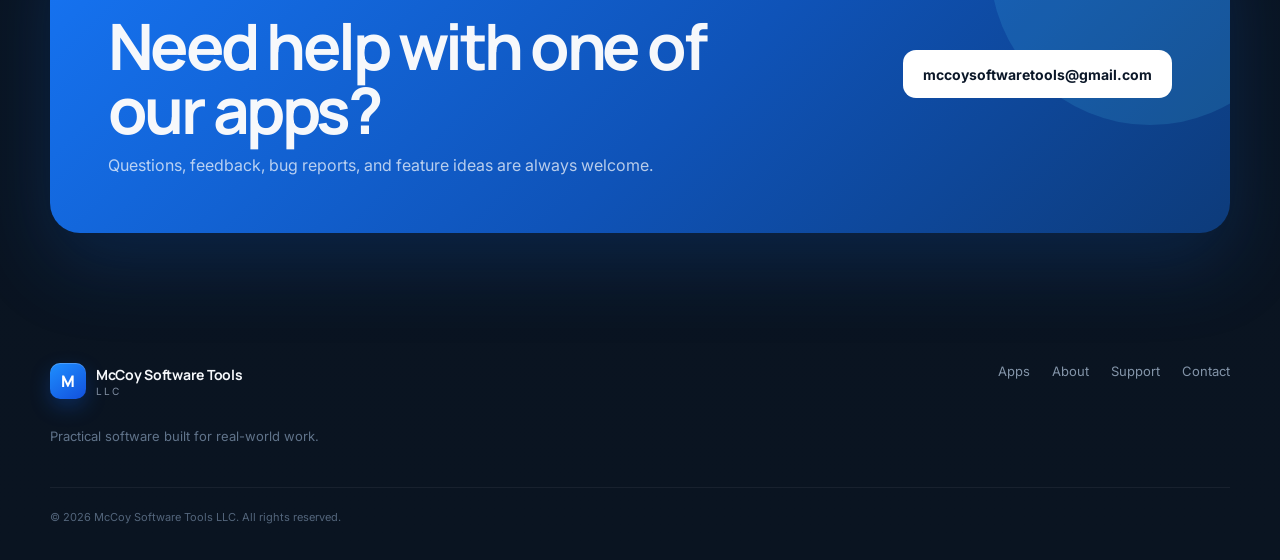
==== commit 18ebf215: "Add files via upload" ====
--- a/index.html
+++ b/index.html
@@ -9,6 +9,7 @@
   <link rel="preconnect" href="https://fonts.gstatic.com" crossorigin>
   <link href="https://fonts.googleapis.com/css2?family=Inter:wght@400;500;600;700;800&family=Manrope:wght@600;700;800&display=swap" rel="stylesheet">
   <link rel="stylesheet" href="styles.css" />
+  <meta name="google-site-verification" content="juE2A64pjcmcAAp-AfO-YpGSB-ujigz7dlphRRoeHZo" />
 </head>
 <body>
   <div class="ambient ambient-one"></div>
@@ -56,24 +57,10 @@
         <div class="orb orb-a"></div>
         <div class="orb orb-b"></div>
         <div class="device device-back">
-          <div class="device-topline"></div>
-          <div class="device-panel">
-            <span class="mini-label">PROFILE</span>
-            <strong>Engine 3</strong>
-            <div class="tiny-bars"><i></i><i></i><i></i></div>
-          </div>
-          <div class="device-card"><span>Hose</span><strong>1¾″</strong></div>
-          <div class="device-card"><span>Flow</span><strong>175 GPM</strong></div>
+          <img src="images/004.png" alt="" />
         </div>
         <div class="device device-front">
-          <div class="phone-notch"></div>
-          <div class="app-kicker">DO CALCS BUDDY</div>
-          <div class="gauge-wrap">
-            <div class="gauge-ring"><span>175</span><small>GPM</small></div>
-          </div>
-          <div class="calc-line"><span>Friction loss</span><strong>47 PSI</strong></div>
-          <div class="calc-line"><span>Nozzle pressure</span><strong>50 PSI</strong></div>
-          <div class="calc-total"><span>PUMP DISCHARGE</span><strong>97 PSI</strong></div>
+          <img src="images/005.png" alt="" />
         </div>
       </div>
     </section>
@@ -98,8 +85,7 @@
       <article class="app-card reveal">
         <div class="app-copy">
           <div class="app-icon" aria-hidden="true">
-            <div class="icon-flame">◆</div>
-            <div class="icon-lines"><i></i><i></i><i></i></div>
+            <img src="images/appiconfg.png" alt="" />
           </div>
           <div class="app-title-row">
             <div>
@@ -133,18 +119,10 @@
         <div class="app-showcase" aria-hidden="true">
           <div class="showcase-glow"></div>
           <div class="screen screen-one">
-            <div class="screen-header"><span></span><b></b></div>
-            <div class="screen-title">Calculator</div>
-            <div class="screen-field"><span>Hose line</span><strong>1¾″ × 200′</strong></div>
-            <div class="screen-field"><span>Flow</span><strong>175 GPM</strong></div>
-            <div class="screen-result"><span>PDP</span><strong>97 PSI</strong></div>
+            <img src="images/001.png" alt="" />
           </div>
           <div class="screen screen-two">
-            <div class="screen-header"><span></span><b></b></div>
-            <div class="screen-title">Study</div>
-            <div class="question-box">What is the friction loss for this line?</div>
-            <div class="answer-pill">Show breakdown</div>
-            <div class="answer-pill muted">Next question</div>
+            <img src="images/007.png" alt="" />
           </div>
         </div>
       </article>
--- a/styles.css
+++ b/styles.css
@@ -79,9 +79,11 @@
 .orb { position: absolute; border-radius: 50%; filter: blur(18px); }
 .orb-a { width: 260px; height: 260px; background: rgba(33,126,255,.18); right: 1%; top: 12%; }
 .orb-b { width: 180px; height: 180px; background: rgba(45,226,255,.12); left: 6%; bottom: 6%; }
-.device { position: absolute; border: 1px solid rgba(255,255,255,.13); background: linear-gradient(180deg, rgba(18,34,55,.92), rgba(7,18,32,.97)); box-shadow: var(--shadow), inset 0 1px 0 rgba(255,255,255,.08); backdrop-filter: blur(10px); }
-.device-front { width: 270px; height: 510px; border-radius: 38px; right: 11%; top: 1%; padding: 26px 18px 20px; transform: rotate(4deg); }
-.device-back { width: 300px; height: 390px; border-radius: 32px; left: 3%; bottom: 1%; padding: 26px; transform: rotate(-8deg); opacity: .84; }
+.device { position: absolute; border: 1px solid rgba(255,255,255,.13); background: linear-gradient(180deg, rgba(18,34,55,.92), rgba(7,18,32,.97)); box-shadow: var(--shadow), inset 0 1px 0 rgba(255,255,255,.08); backdrop-filter: blur(10px); overflow: hidden; }
+.device::after, .screen::after { content: ""; position: absolute; inset: 0; background: linear-gradient(115deg, rgba(255,255,255,.14), transparent 22%, transparent 72%, rgba(85,224,255,.06)); pointer-events: none; }
+.device img, .screen img { width: 100%; height: 100%; display: block; object-fit: contain; background: #05070a; }
+.device-front { width: 270px; height: 510px; border-radius: 38px; right: 11%; top: 1%; transform: perspective(1100px) rotateY(-7deg) rotateZ(4deg); }
+.device-back { width: 300px; height: 390px; border-radius: 32px; left: 3%; bottom: 1%; transform: perspective(1100px) rotateY(8deg) rotateZ(-8deg); opacity: .84; }
 .phone-notch { width: 86px; height: 19px; border-radius: 20px; background: #020912; margin: -14px auto 24px; }
 .app-kicker, .mini-label { font-size: 10px; letter-spacing: .16em; color: #6f8dac; font-weight: 800; }
 .gauge-wrap { display: grid; place-items: center; padding: 28px 0; }
@@ -112,7 +114,8 @@
 
 .app-card { display: grid; grid-template-columns: 1.05fr .95fr; min-height: 640px; border: 1px solid rgba(255,255,255,.09); border-radius: 30px; background: linear-gradient(145deg, rgba(255,255,255,.075), rgba(255,255,255,.025)); overflow: hidden; box-shadow: 0 30px 90px rgba(0,0,0,.24); }
 .app-copy { padding: 52px; }
-.app-icon { width: 74px; height: 74px; border-radius: 19px; position: relative; overflow: hidden; background: linear-gradient(145deg, #183e77, #09234c); box-shadow: inset 0 0 0 1px rgba(255,255,255,.16), 0 18px 30px rgba(0,0,0,.25); display: grid; place-items: center; }
+.app-icon { width: 74px; height: 74px; border-radius: 19px; position: relative; overflow: hidden; background: #000000; box-shadow: inset 0 0 0 1px rgba(255,255,255,.16), 0 18px 30px rgba(0,0,0,.25); display: grid; place-items: center; }
+.app-icon img { width: 100%; height: 100%; display: block; object-fit: cover; }
 .icon-flame { font-size: 31px; color: #ff5b4d; text-shadow: 0 0 20px rgba(255,91,77,.4); }
 .icon-lines { position: absolute; inset: 7px; border: 1px solid rgba(255,255,255,.12); }
 .icon-lines i { position: absolute; background: rgba(120,190,255,.26); }
@@ -136,9 +139,9 @@
 
 .app-showcase { position: relative; min-height: 640px; background: radial-gradient(circle at 50% 35%, rgba(30,119,255,.20), transparent 45%), linear-gradient(160deg, #0c1a2d, #07111f); border-left: 1px solid rgba(255,255,255,.07); overflow: hidden; }
 .showcase-glow { position: absolute; width: 330px; height: 330px; border-radius: 50%; background: rgba(24,110,255,.12); filter: blur(40px); left: 22%; top: 20%; }
-.screen { position: absolute; width: 250px; height: 470px; padding: 22px; border-radius: 32px; background: linear-gradient(180deg, #101f33, #07111f); border: 1px solid rgba(255,255,255,.12); box-shadow: 0 30px 60px rgba(0,0,0,.4), inset 0 1px 0 rgba(255,255,255,.06); }
-.screen-one { left: 11%; top: 12%; transform: rotate(-6deg); }
-.screen-two { right: 8%; top: 20%; transform: rotate(7deg); }
+.screen { position: absolute; width: 250px; height: 470px; border-radius: 32px; overflow: hidden; background: linear-gradient(180deg, #101f33, #07111f); border: 1px solid rgba(255,255,255,.12); box-shadow: 0 30px 60px rgba(0,0,0,.4), inset 0 1px 0 rgba(255,255,255,.06); }
+.screen-one { left: 11%; top: 12%; transform: perspective(1100px) rotateY(7deg) rotateZ(-6deg); }
+.screen-two { right: 8%; top: 20%; transform: perspective(1100px) rotateY(-7deg) rotateZ(7deg); }
 .screen-header { display: flex; align-items: center; justify-content: space-between; }
 .screen-header span { width: 48px; height: 5px; border-radius: 10px; background: #1e8fff; }
 .screen-header b { width: 10px; height: 10px; border-radius: 50%; background: rgba(255,255,255,.18); }
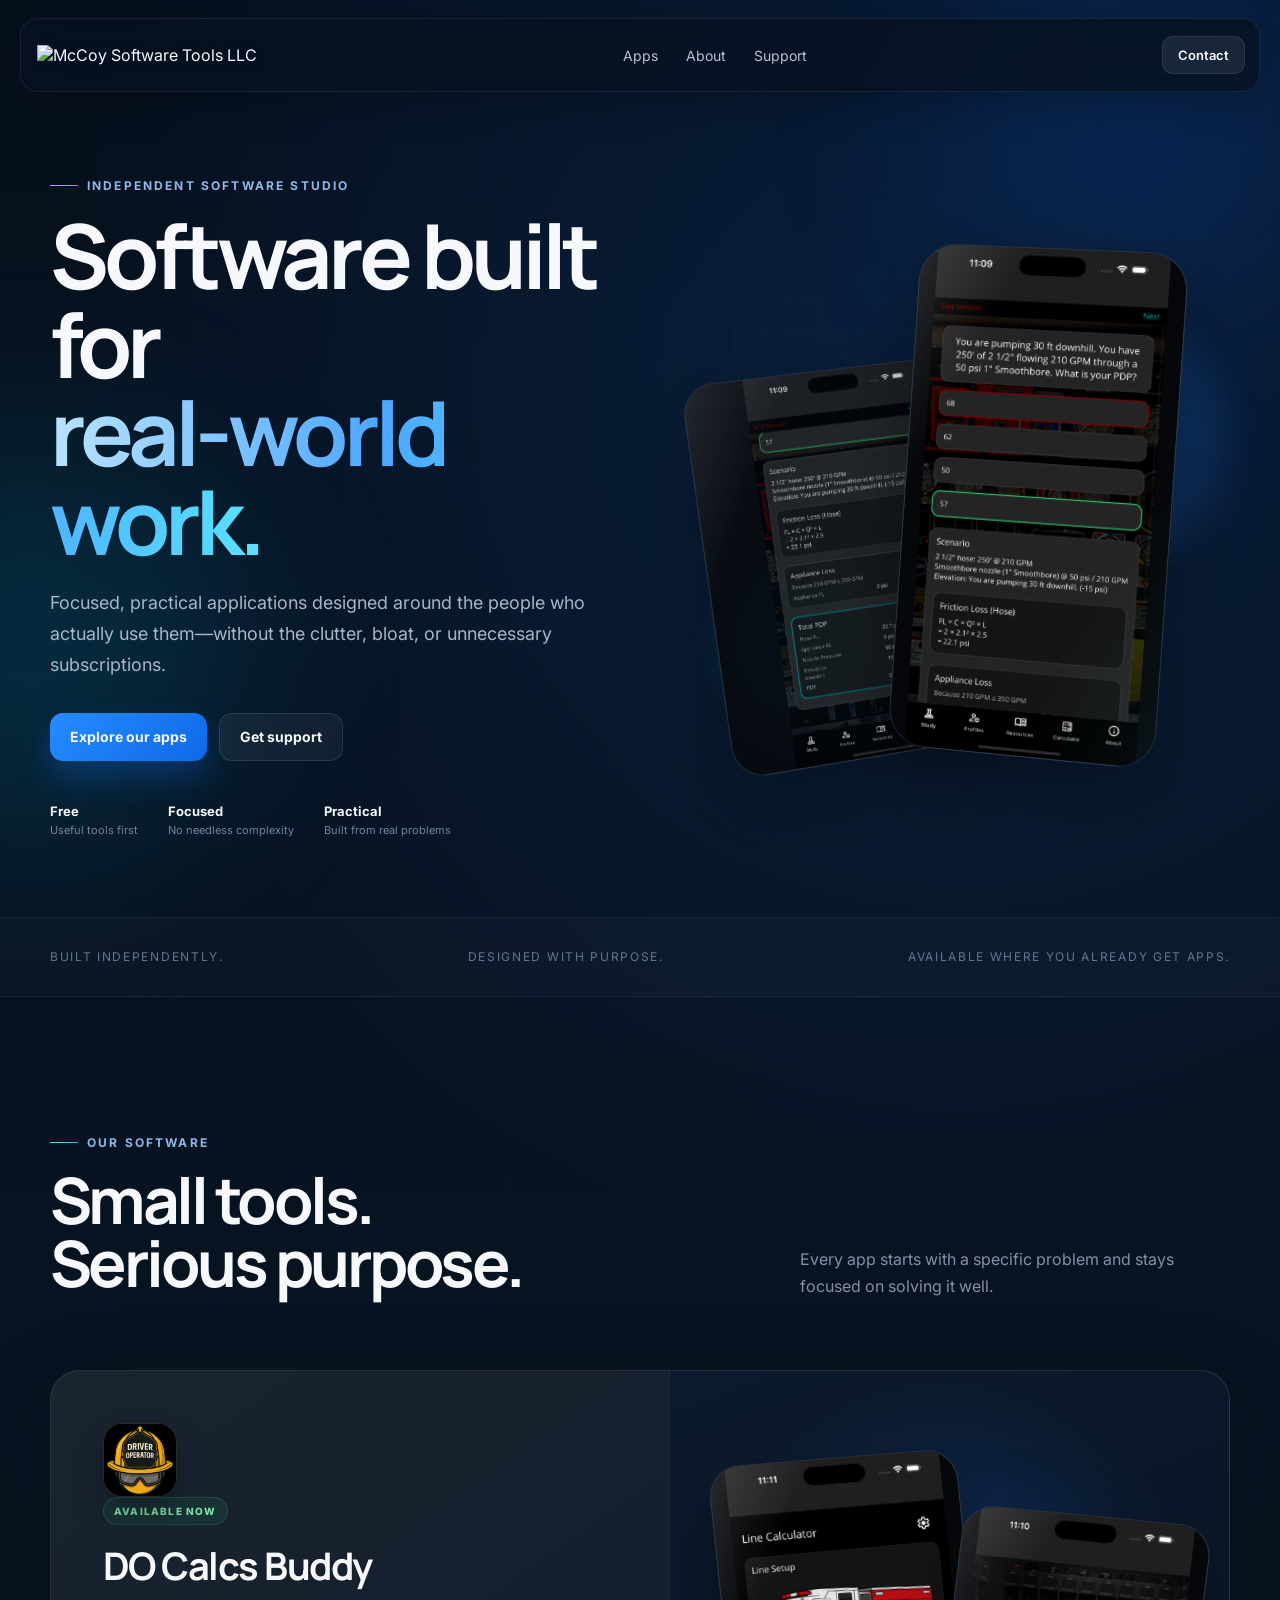
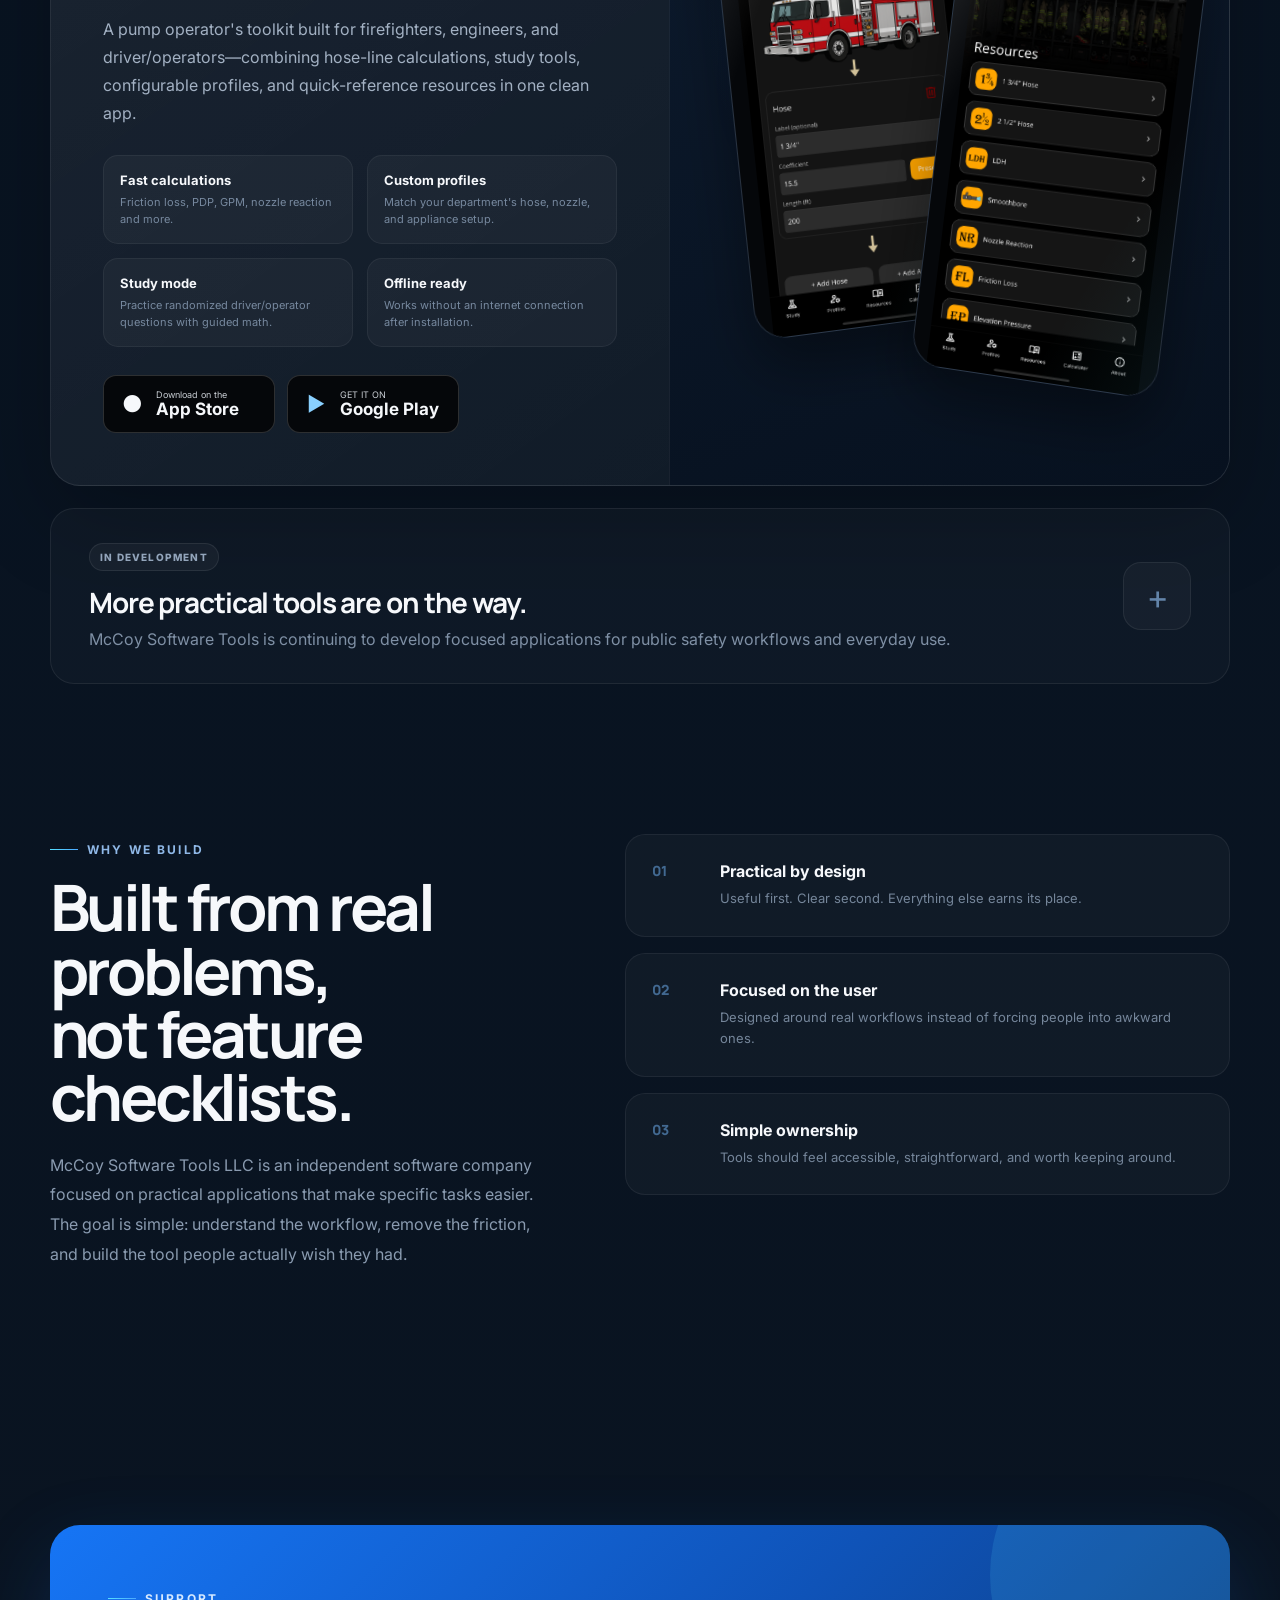
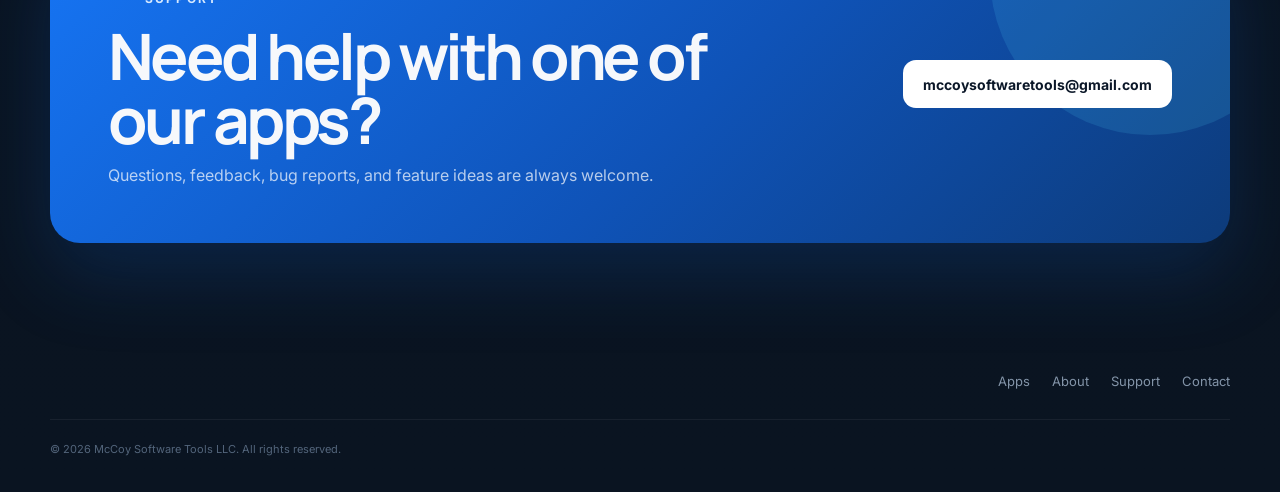
==== commit e3a3f7c5: "Add files via upload" ====
--- a/index.html
+++ b/index.html
@@ -16,12 +16,8 @@
   <div class="ambient ambient-two"></div>
 
   <header class="site-header">
-    <a class="brand" href="#top" aria-label="McCoy Software Tools home">
-      <span class="brand-mark">M</span>
-      <span>
-        <strong>McCoy Software Tools</strong>
-        <small>LLC</small>
-      </span>
+    <a class="header-logo" href="#top" aria-label="McCoy Software Tools home">
+      <img src="images/logo_transparent.png" alt="McCoy Software Tools LLC" />
     </a>
 
     <nav class="nav" aria-label="Primary navigation">
@@ -168,13 +164,6 @@
   </main>
 
   <footer class="site-footer shell">
-    <div>
-      <a class="brand footer-brand" href="#top">
-        <span class="brand-mark">M</span>
-        <span><strong>McCoy Software Tools</strong><small>LLC</small></span>
-      </a>
-      <p>Practical software built for real-world work.</p>
-    </div>
     <div class="footer-links">
       <a href="#apps">Apps</a>
       <a href="#about">About</a>
--- a/styles.css
+++ b/styles.css
@@ -52,6 +52,8 @@
 .brand-mark { width: 36px; height: 36px; display: grid; place-items: center; border-radius: 10px; font-family: Manrope, sans-serif; font-weight: 800; color: white; background: linear-gradient(145deg, #1e8fff, #1250dc); box-shadow: inset 0 1px 0 rgba(255,255,255,.2), 0 8px 20px rgba(15,96,230,.28); }
 .brand strong { display: block; font-family: Manrope, sans-serif; font-size: 14px; letter-spacing: -.02em; }
 .brand small { display: block; color: #7f8da1; font-size: 10px; letter-spacing: .18em; margin-top: 1px; }
+.header-logo { position: relative; display: block; width: 230px; height: 48px; overflow: hidden; border-radius: 11px; background: transparent; border: 0; }
+.header-logo img { position: absolute; width: 100%; height: auto; left: 0; top: 50%; transform: translateY(-50%); display: block; filter: drop-shadow(0 2px 5px rgba(13,53,101,.18)); }
 .nav { display: flex; gap: 28px; color: #b7c3d3; font-size: 14px; }
 .nav a:hover { color: white; }
 .nav-cta { padding: 10px 15px; border-radius: 11px; background: rgba(255,255,255,.08); border: 1px solid rgba(255,255,255,.08); font-size: 13px; font-weight: 600; }
@@ -181,7 +183,7 @@
 .site-footer { padding-top: 110px; padding-bottom: 36px; display: grid; grid-template-columns: 1fr auto; gap: 30px; align-items: start; }
 .footer-brand { margin-bottom: 16px; }
 .site-footer p { color: #60738a; font-size: 13px; }
-.footer-links { display: flex; gap: 22px; color: #8394a8; font-size: 13px; }
+.footer-links { grid-column: 2; display: flex; gap: 22px; color: #8394a8; font-size: 13px; }
 .footer-links a:hover { color: white; }
 .footer-bottom { grid-column: 1 / -1; border-top: 1px solid rgba(255,255,255,.06); padding-top: 22px; color: #53657b; font-size: 11px; }
 
@@ -203,6 +205,7 @@
 @media (max-width: 700px) {
   .shell { width: min(100% - 24px, 1180px); }
   .site-header { width: calc(100% - 18px); top: 8px; }
+  .header-logo { width: 190px; height: 44px; }
   .nav-cta { display: none; }
   .hero { min-height: auto; padding-top: 74px; }
   .hero h1 { font-size: 49px; }
@@ -223,6 +226,6 @@
   .support-card { margin-top: 40px; padding: 38px 24px; }
   .button.white { white-space: normal; text-align: center; }
   .site-footer { grid-template-columns: 1fr; }
-  .footer-links { flex-wrap: wrap; }
+  .footer-links { grid-column: 1; flex-wrap: wrap; }
   .footer-bottom { grid-column: 1; }
 }
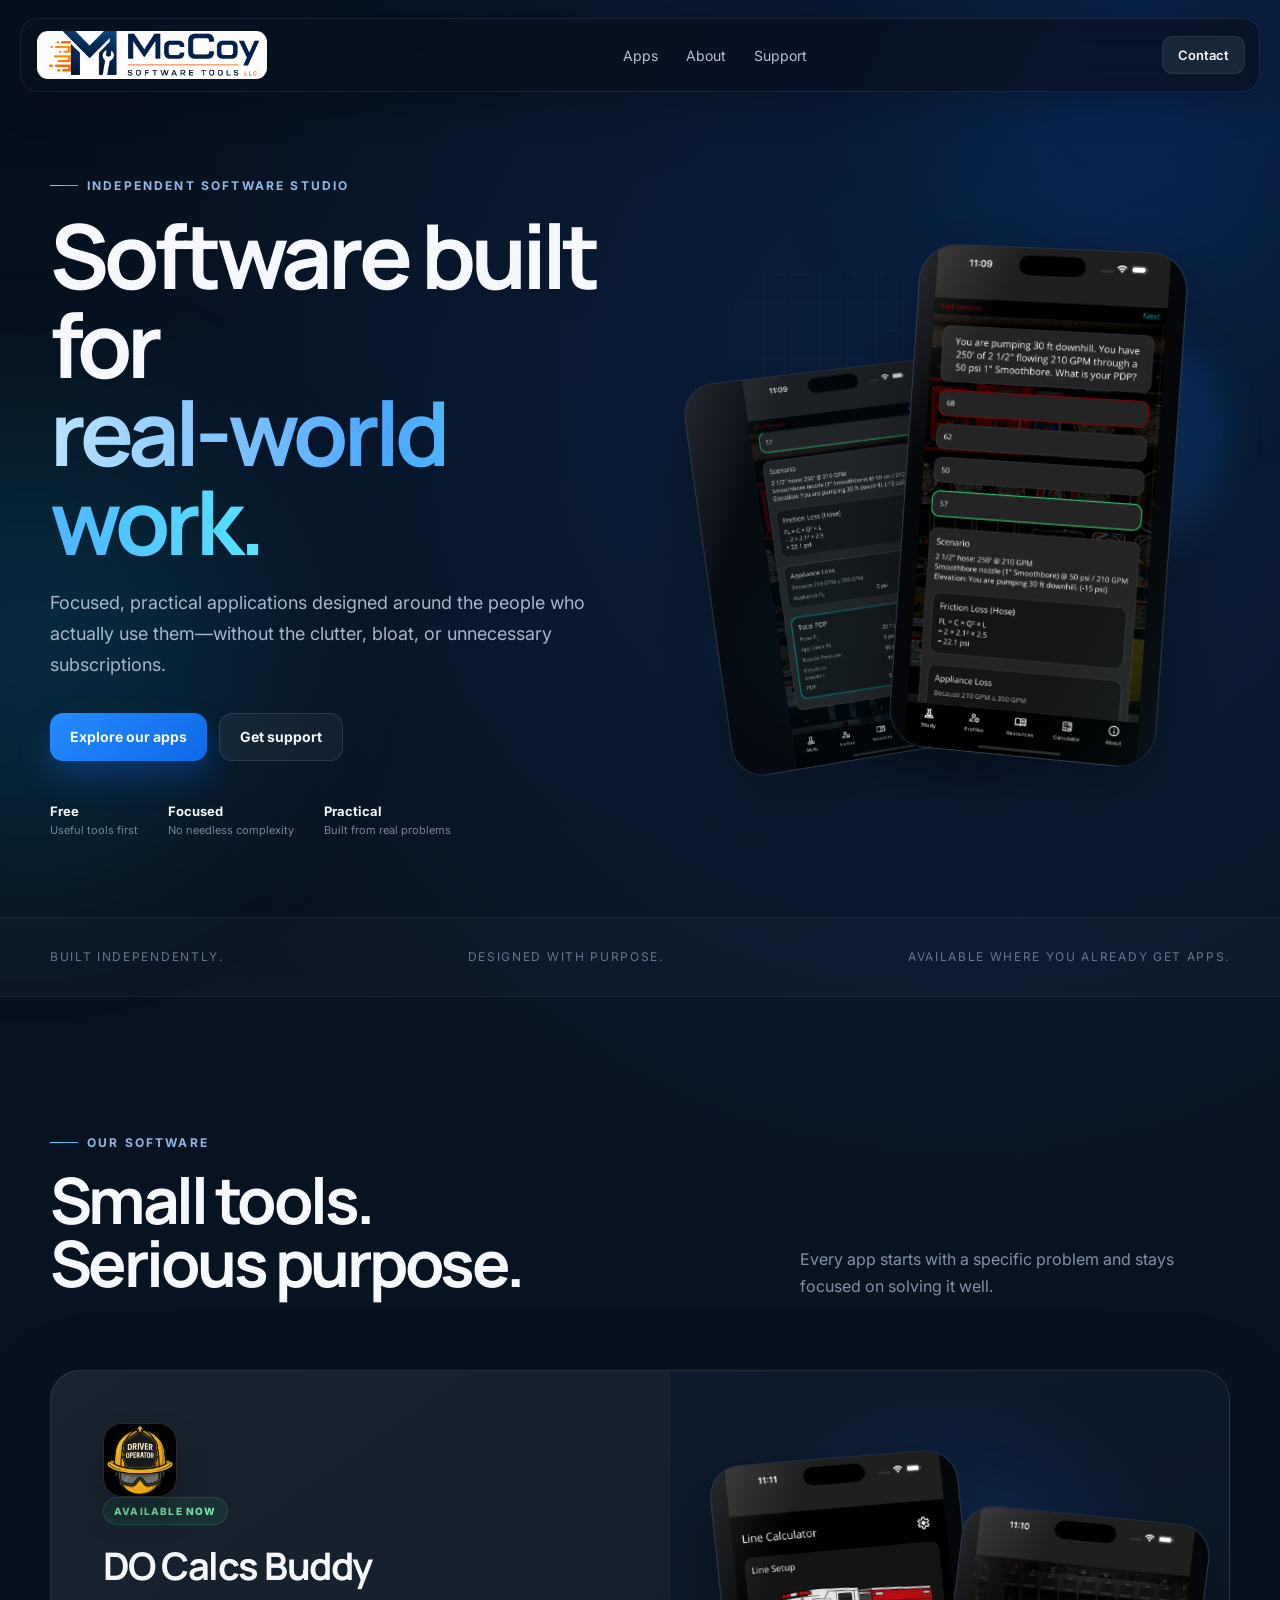
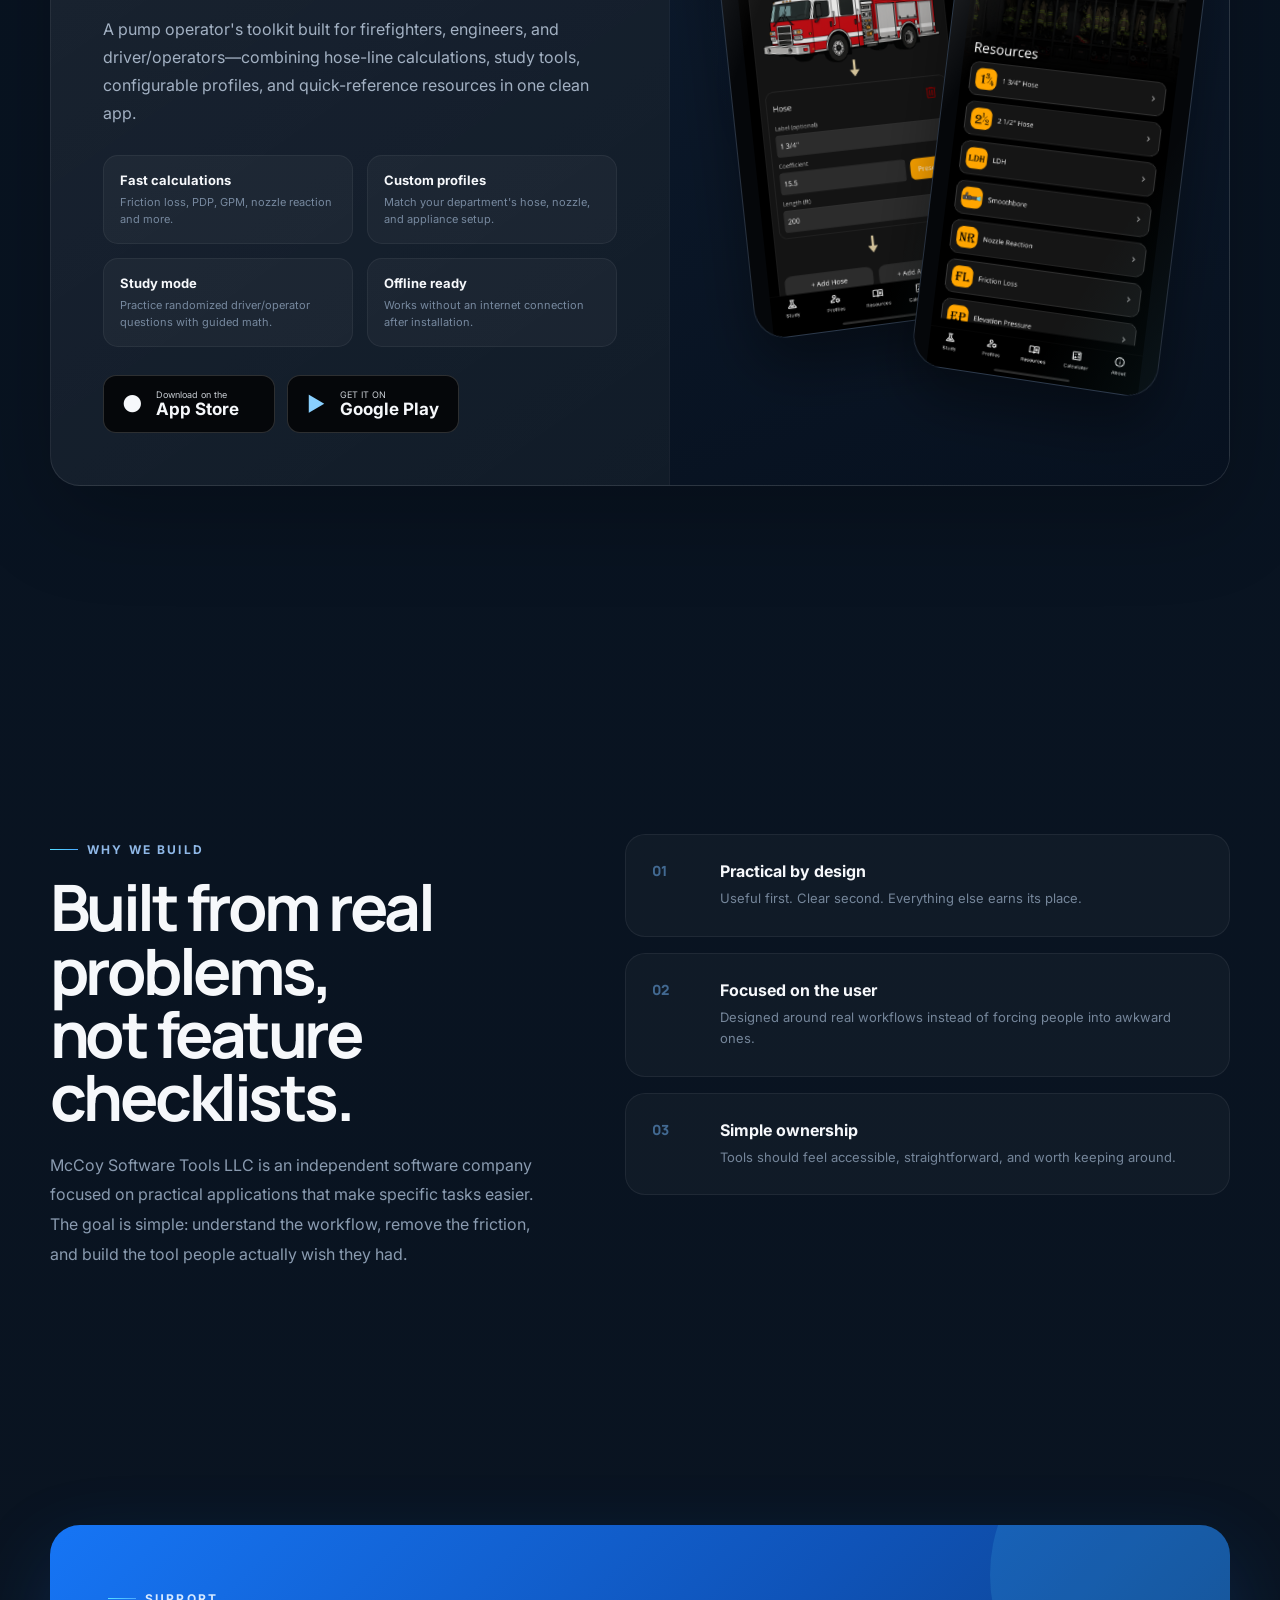
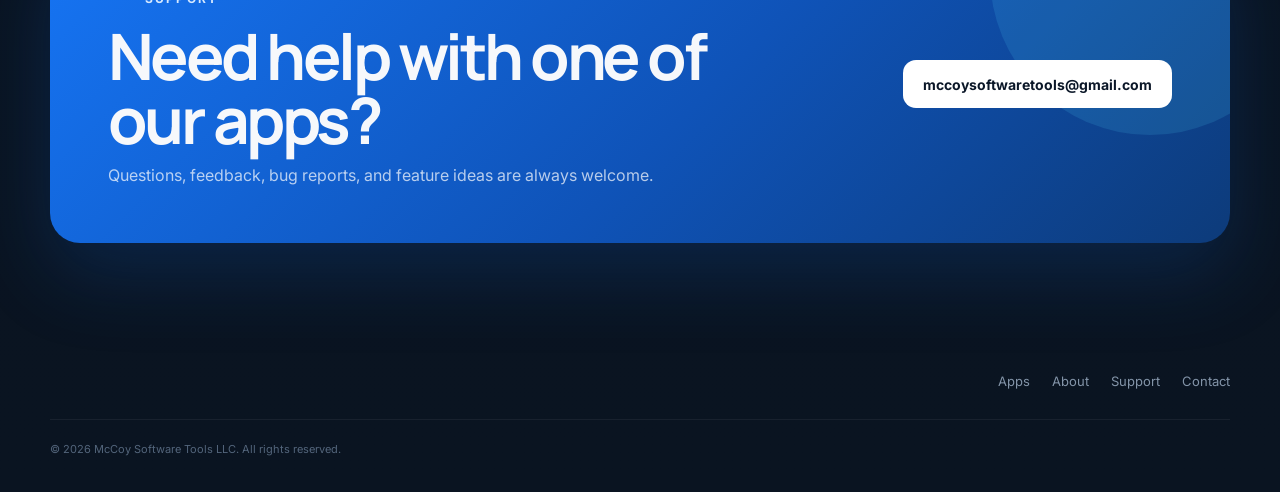
==== commit 224ee5a7: "Update index.html" ====
--- a/index.html
+++ b/index.html
@@ -17,7 +17,7 @@
 
   <header class="site-header">
     <a class="header-logo" href="#top" aria-label="McCoy Software Tools home">
-      <img src="images/logo_transparent.png" alt="McCoy Software Tools LLC" />
+      <img src="images/logo.png" alt="McCoy Software Tools LLC" />
     </a>
 
     <nav class="nav" aria-label="Primary navigation">
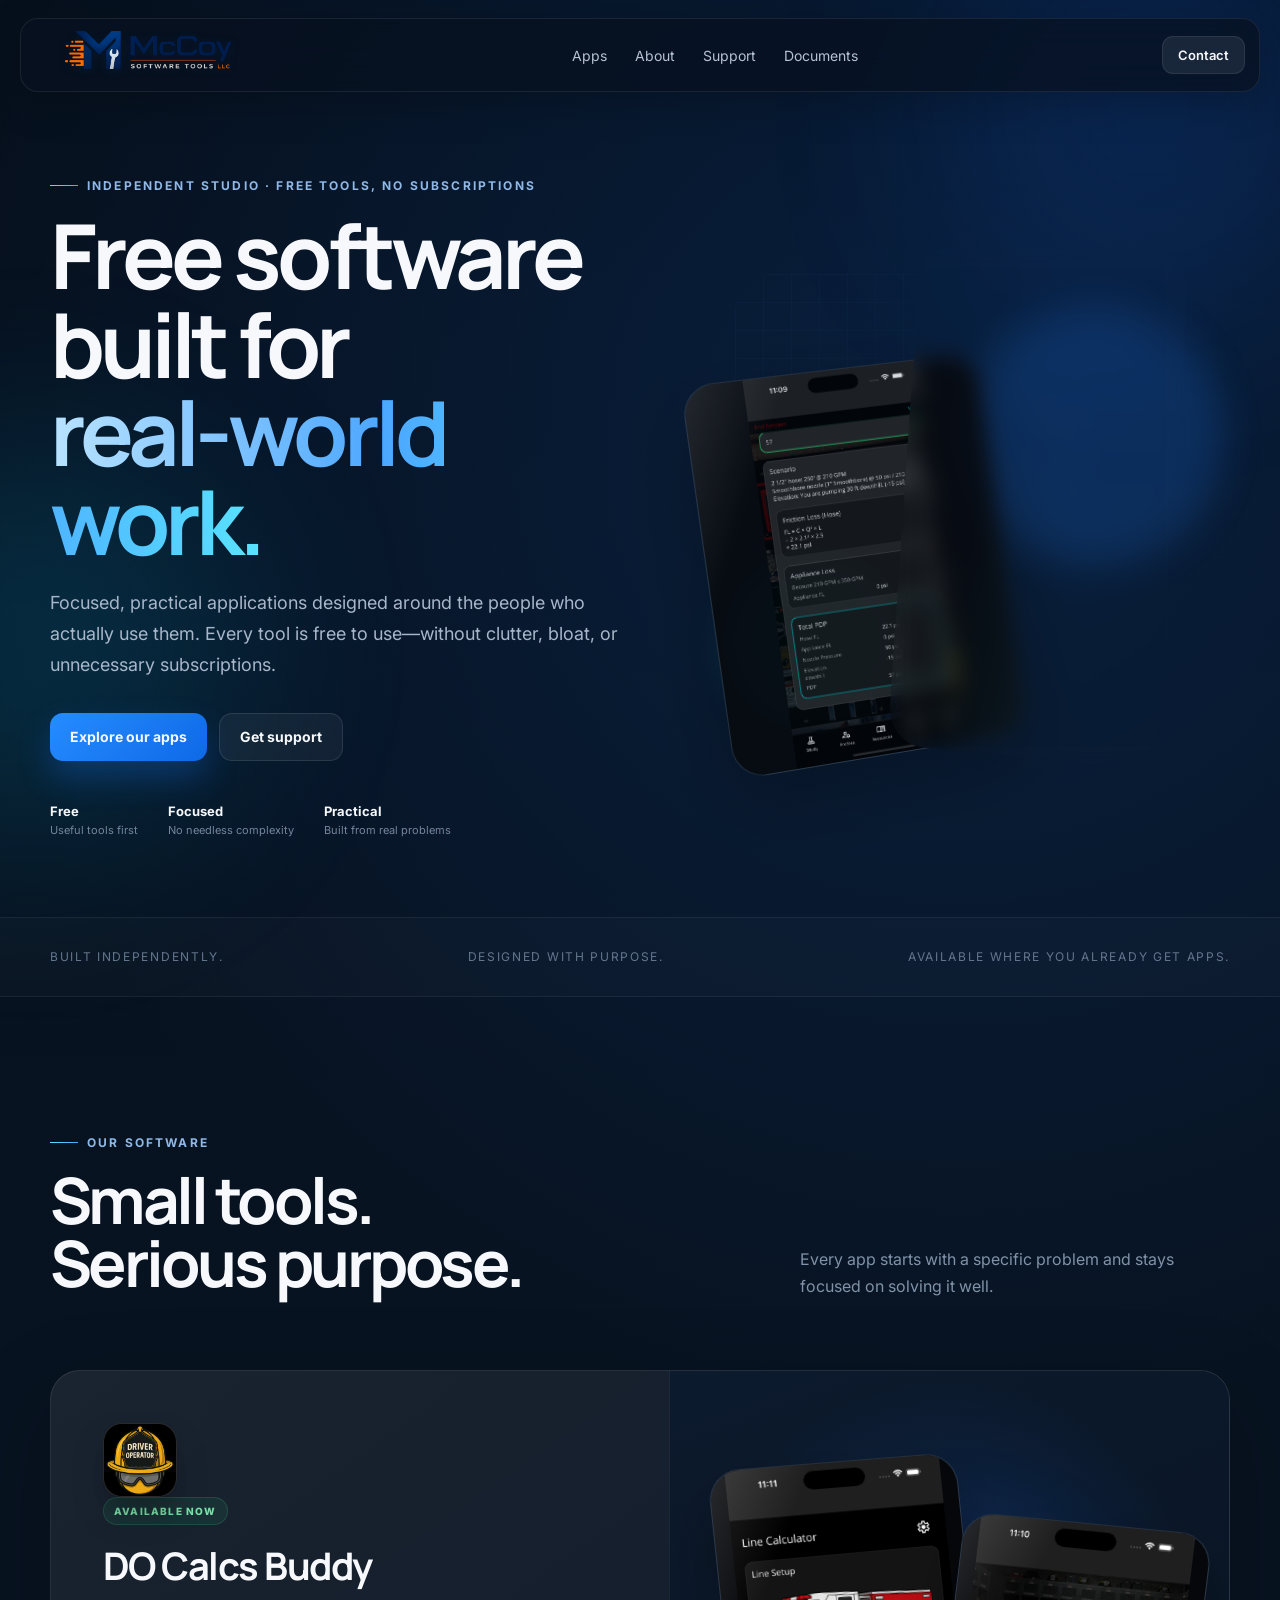
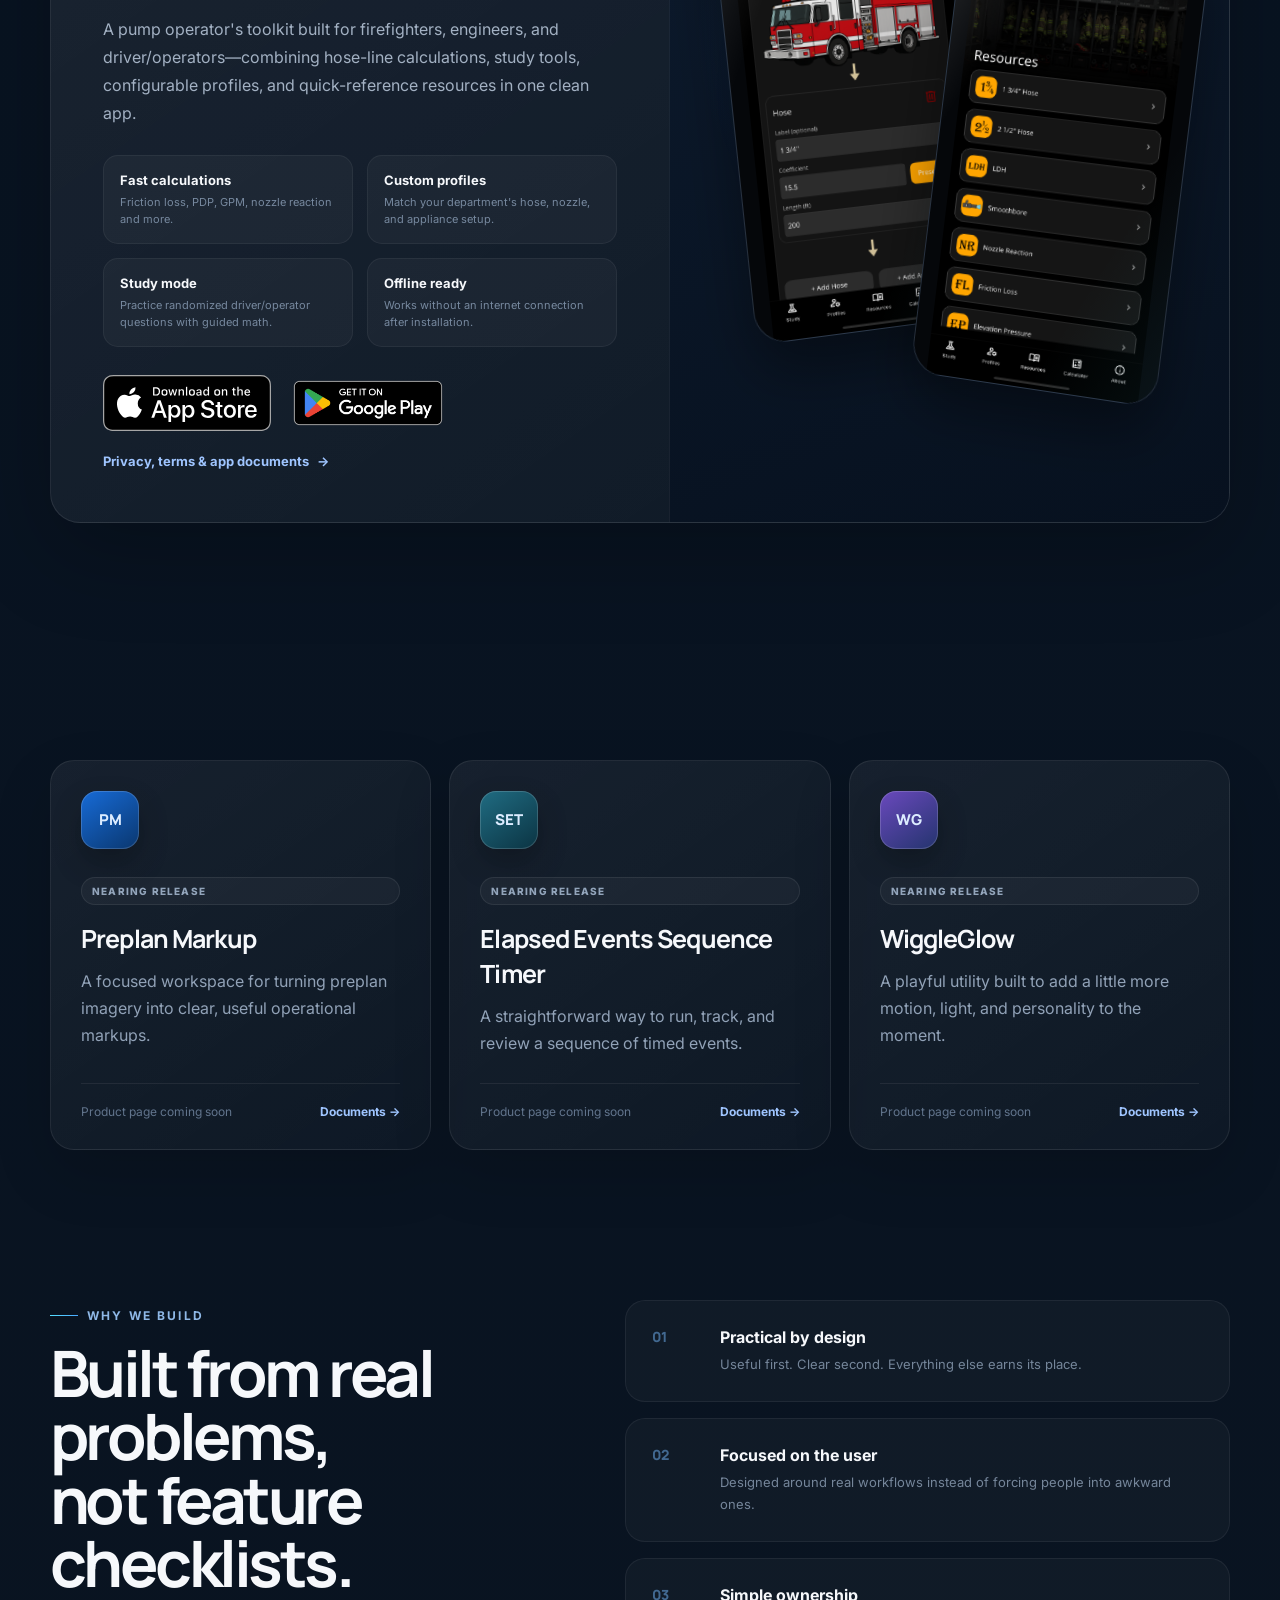
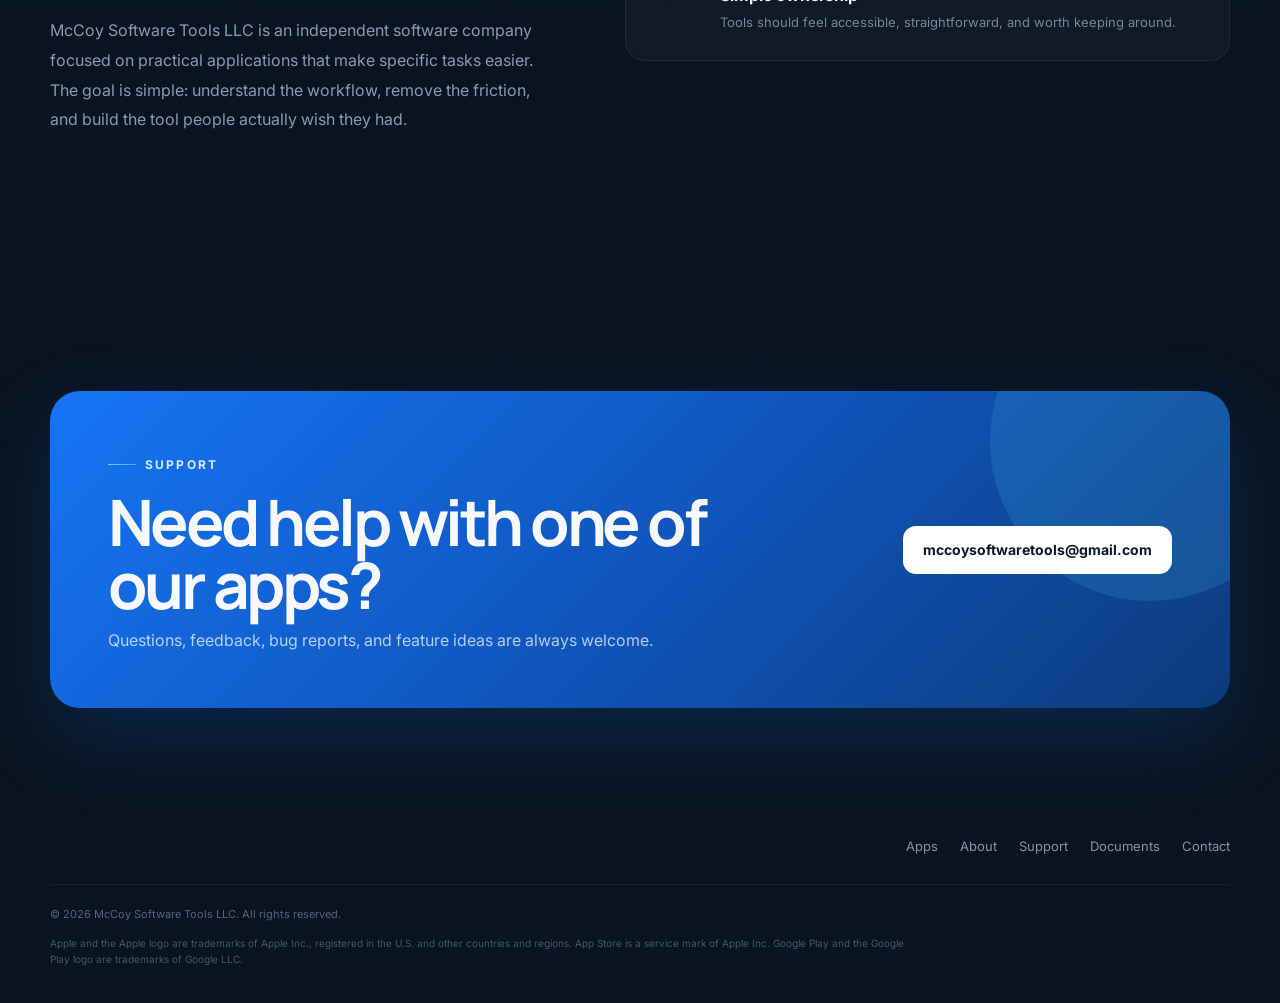
==== commit 5a92df63: "Add app pages and official store badges" ====
--- a/index.html
+++ b/index.html
@@ -17,13 +17,14 @@
 
   <header class="site-header">
     <a class="header-logo" href="#top" aria-label="McCoy Software Tools home">
-      <img src="images/logo.png" alt="McCoy Software Tools LLC" />
+      <img src="images/logo_transparent.png" alt="McCoy Software Tools LLC" />
     </a>
 
     <nav class="nav" aria-label="Primary navigation">
       <a href="#apps">Apps</a>
       <a href="#about">About</a>
       <a href="#support">Support</a>
+      <a href="documents/">Documents</a>
     </nav>
 
     <a class="nav-cta" href="mailto:mccoysoftwaretools@gmail.com">Contact</a>
@@ -32,10 +33,10 @@
   <main id="top">
     <section class="hero shell">
       <div class="hero-copy reveal">
-        <div class="eyebrow"><span></span> Independent software studio</div>
-        <h1>Software built for<br><em>real-world work.</em></h1>
+        <div class="eyebrow"><span></span> Independent studio · Free tools, no subscriptions</div>
+        <h1>Free software built for<br><em>real-world work.</em></h1>
         <p>
-          Focused, practical applications designed around the people who actually use them—without the clutter, bloat, or unnecessary subscriptions.
+          Focused, practical applications designed around the people who actually use them. Every tool is free to use—without clutter, bloat, or unnecessary subscriptions.
         </p>
         <div class="hero-actions">
           <a class="button primary" href="#apps">Explore our apps</a>
@@ -101,15 +102,14 @@
           </div>
 
           <div class="store-row">
-            <a class="store-badge" href="https://apps.apple.com/us/app/do-calcs-buddy/id6749918102" target="_blank" rel="noopener noreferrer" aria-label="Download DO Calcs Buddy on the App Store">
-              <span class="store-icon apple">●</span>
-              <span><small>Download on the</small><strong>App Store</strong></span>
+            <a class="store-badge apple" href="https://apps.apple.com/us/app/do-calcs-buddy/id6749918102" target="_blank" rel="noopener noreferrer" aria-label="Download DO Calcs Buddy on the App Store">
+              <img src="images/download-on-app-store.svg" alt="Download on the App Store" />
             </a>
-            <a class="store-badge" href="https://play.google.com/store/apps/details?id=com.mccoysoftwaretools.docalcsbuddy" target="_blank" rel="noopener noreferrer" aria-label="Get DO Calcs Buddy on Google Play">
-              <span class="store-icon play">▶</span>
-              <span><small>GET IT ON</small><strong>Google Play</strong></span>
+            <a class="store-badge google" href="https://play.google.com/store/apps/details?id=com.mccoysoftwaretools.docalcsbuddy" target="_blank" rel="noopener noreferrer" aria-label="Get DO Calcs Buddy on Google Play">
+              <img src="images/get-it-on-google-play.png" alt="Get it on Google Play" />
             </a>
           </div>
+          <a class="document-link" href="documents/#do-calcs-buddy">Privacy, terms &amp; app documents <span aria-hidden="true">&rarr;</span></a>
         </div>
 
         <div class="app-showcase" aria-hidden="true">
@@ -123,13 +123,36 @@
         </div>
       </article>
 
-      <div class="coming-card reveal">
-        <div>
-          <span class="status-pill muted-pill">In development</span>
-          <h3>More practical tools are on the way.</h3>
-          <p>McCoy Software Tools is continuing to develop focused applications for public safety workflows and everyday use.</p>
-        </div>
-        <div class="coming-symbol">+</div>
+      <div class="upcoming-heading reveal">
+        <div class="eyebrow"><span></span> Coming next</div>
+        <h3>More focused tools, nearly ready.</h3>
+        <p>Each product stays small, purposeful, and designed around the job it needs to do.</p>
+      </div>
+
+      <div class="upcoming-grid">
+        <article class="product-preview reveal">
+          <div class="preview-mark" aria-hidden="true">PM</div>
+          <span class="status-pill muted-pill">Nearing release</span>
+          <h3>Preplan Markup</h3>
+          <p>A focused workspace for turning preplan imagery into clear, useful operational markups.</p>
+          <div class="preview-links"><span>Product page coming soon</span><a href="documents/#preplan-markup">Documents <span aria-hidden="true">&rarr;</span></a></div>
+        </article>
+
+        <article class="product-preview reveal delayed">
+          <div class="preview-mark timer-mark" aria-hidden="true">SET</div>
+          <span class="status-pill muted-pill">Nearing release</span>
+          <h3>Elapsed Events Sequence Timer</h3>
+          <p>A straightforward way to run, track, and review a sequence of timed events.</p>
+          <div class="preview-links"><span>Product page coming soon</span><a href="documents/#sequential-event-timer">Documents <span aria-hidden="true">&rarr;</span></a></div>
+        </article>
+
+        <article class="product-preview reveal">
+          <div class="preview-mark glow-mark" aria-hidden="true">WG</div>
+          <span class="status-pill muted-pill">Nearing release</span>
+          <h3>WiggleGlow</h3>
+          <p>A playful utility built to add a little more motion, light, and personality to the moment.</p>
+          <div class="preview-links"><span>Product page coming soon</span><a href="documents/#wiggleglow">Documents <span aria-hidden="true">&rarr;</span></a></div>
+        </article>
       </div>
     </section>
 
@@ -168,9 +191,11 @@
       <a href="#apps">Apps</a>
       <a href="#about">About</a>
       <a href="#support">Support</a>
+      <a href="documents/">Documents</a>
       <a href="mailto:mccoysoftwaretools@gmail.com">Contact</a>
     </div>
     <div class="footer-bottom">© <span id="year"></span> McCoy Software Tools LLC. All rights reserved.</div>
+    <p class="store-trademarks">Apple and the Apple logo are trademarks of Apple Inc., registered in the U.S. and other countries and regions. App Store is a service mark of Apple Inc. Google Play and the Google Play logo are trademarks of Google LLC.</p>
   </footer>
 
   <script src="script.js"></script>
--- a/styles.css
+++ b/styles.css
@@ -131,13 +131,13 @@
 .feature-grid strong { font-size: 13px; margin-bottom: 6px; }
 .feature-grid span { color: #77899f; font-size: 11px; line-height: 1.5; }
 .store-row { display: flex; gap: 12px; margin-top: 28px; flex-wrap: wrap; }
-.store-badge { min-width: 172px; min-height: 58px; padding: 9px 14px; border-radius: 13px; background: #05070a; border: 1px solid rgba(255,255,255,.16); display: flex; align-items: center; gap: 10px; transition: transform .2s ease, border-color .2s ease; }
-.store-badge:hover { transform: translateY(-2px); border-color: rgba(255,255,255,.30); }
-.store-badge small, .store-badge strong { display: block; }
-.store-badge small { font-size: 9px; color: #c8cdd3; line-height: 1.1; }
-.store-badge strong { font-size: 17px; line-height: 1.1; }
-.store-icon { width: 28px; text-align: center; font-size: 23px; }
-.store-icon.play { font-size: 20px; color: #89d0ff; }
+.document-link { display: inline-flex; align-items: center; gap: 8px; margin-top: 22px; color: #9fc5ff; font-size: 13px; font-weight: 700; text-decoration: none; }
+.document-link:hover { color: #ffffff; }
+.store-badge { min-height: 56px; display: inline-flex; align-items: center; transition: transform .2s ease, filter .2s ease; }
+.store-badge:hover { transform: translateY(-2px); filter: brightness(1.08); }
+.store-badge img { display: block; width: auto; }
+.store-badge.apple img { height: 56px; }
+.store-badge.google img { height: 66px; margin: -5px 0; }
 
 .app-showcase { position: relative; min-height: 640px; background: radial-gradient(circle at 50% 35%, rgba(30,119,255,.20), transparent 45%), linear-gradient(160deg, #0c1a2d, #07111f); border-left: 1px solid rgba(255,255,255,.07); overflow: hidden; }
 .showcase-glow { position: absolute; width: 330px; height: 330px; border-radius: 50%; background: rgba(24,110,255,.12); filter: blur(40px); left: 22%; top: 20%; }
@@ -164,6 +164,50 @@
 .coming-card p { color: #7f90a5; margin: 0; }
 .muted-pill { color: #93a5bb; border-color: rgba(255,255,255,.08); background: rgba(255,255,255,.04); }
 .coming-symbol { width: 68px; height: 68px; border-radius: 18px; display: grid; place-items: center; font-size: 34px; color: #6384a9; background: rgba(255,255,255,.035); border: 1px solid rgba(255,255,255,.07); }
+.upcoming-heading { margin-top: 72px; max-width: 650px; }
+.upcoming-heading h3 { font-family: Manrope, sans-serif; font-size: clamp(30px, 4vw, 44px); letter-spacing: -.04em; margin: 14px 0 12px; }
+.upcoming-heading p { color: #8fa0b5; line-height: 1.7; margin: 0; }
+.upcoming-grid { display: grid; grid-template-columns: repeat(3, 1fr); gap: 18px; margin-top: 28px; }
+.product-preview { min-height: 350px; padding: 30px; border: 1px solid rgba(255,255,255,.08); border-radius: 24px; background: linear-gradient(145deg, rgba(255,255,255,.06), rgba(255,255,255,.025)); display: flex; flex-direction: column; box-shadow: 0 24px 60px rgba(0,0,0,.14); }
+.preview-mark { width: 58px; height: 58px; border-radius: 16px; display: grid; place-items: center; margin-bottom: 28px; background: linear-gradient(145deg, #176bd7, #0a376f); color: #dcecff; box-shadow: inset 0 0 0 1px rgba(255,255,255,.16), 0 14px 30px rgba(0,0,0,.24); font-family: Manrope, sans-serif; font-size: 15px; font-weight: 800; }
+.timer-mark { background: linear-gradient(145deg, #206c82, #0b3443); }
+.glow-mark { background: linear-gradient(145deg, #6a49bd, #24346e); }
+.product-preview h3 { font-family: Manrope, sans-serif; font-size: 25px; letter-spacing: -.035em; margin: 16px 0 12px; }
+.product-preview > p { color: #91a2b7; line-height: 1.7; margin: 0 0 26px; }
+.preview-links { display: flex; justify-content: space-between; align-items: center; gap: 16px; margin-top: auto; padding-top: 20px; border-top: 1px solid rgba(255,255,255,.07); font-size: 12px; }
+.preview-links > span { color: #62758d; }
+.preview-links a { color: #9fc5ff; font-weight: 700; text-decoration: none; white-space: nowrap; }
+.preview-links a:hover { color: #fff; }
+
+/* Documents */
+.documents-main { padding-top: 118px; }
+.documents-hero { padding-top: 82px; padding-bottom: 66px; max-width: 1180px; }
+.documents-hero h1 { font-family: Manrope, sans-serif; font-size: clamp(48px, 7vw, 82px); line-height: .98; letter-spacing: -.065em; margin: 20px 0 24px; }
+.documents-hero p { color: #9aa9bc; font-size: 18px; line-height: 1.75; max-width: 650px; }
+.document-list { display: grid; gap: 18px; padding-bottom: 100px; }
+.document-group { scroll-margin-top: 130px; display: grid; grid-template-columns: minmax(220px, .7fr) 1.3fr; gap: 40px; padding: 34px 38px; border: 1px solid rgba(255,255,255,.08); border-radius: 24px; background: rgba(255,255,255,.035); }
+.document-group h2 { font-family: Manrope, sans-serif; font-size: 25px; letter-spacing: -.035em; margin: 12px 0 0; }
+.document-items { display: grid; gap: 10px; }
+.document-item { display: flex; justify-content: space-between; align-items: center; gap: 24px; padding: 15px 18px; border: 1px solid rgba(255,255,255,.07); border-radius: 14px; background: rgba(6,15,27,.45); }
+.document-item strong { font-size: 14px; }
+.document-item span { color: #60738c; font-size: 12px; white-space: nowrap; }
+.document-item:hover { border-color: rgba(99,164,255,.28); background: rgba(14,31,52,.7); }
+.back-link { display: inline-flex; gap: 8px; align-items: center; margin-top: 10px; color: #9fc5ff; font-weight: 700; text-decoration: none; }
+.legal-page { padding-top: 118px; }
+.legal-page-header { padding-top: 66px; padding-bottom: 38px; }
+.legal-page-header h1 { font-family: Manrope, sans-serif; font-size: clamp(42px, 6vw, 68px); letter-spacing: -.055em; margin: 18px 0 16px; }
+.legal-page-header p { color: #8fa0b5; line-height: 1.7; }
+.legal-toc { display: flex; flex-wrap: wrap; gap: 10px; margin-top: 28px; }
+.legal-toc a { padding: 10px 14px; border: 1px solid rgba(255,255,255,.09); border-radius: 999px; color: #9fc5ff; font-size: 12px; font-weight: 700; }
+.legal-documents { display: grid; gap: 22px; padding-bottom: 100px; }
+.legal-document { scroll-margin-top: 125px; padding: clamp(24px, 5vw, 54px); border: 1px solid rgba(255,255,255,.08); border-radius: 26px; background: rgba(255,255,255,.035); }
+.legal-copy { max-width: 820px; color: #a7b5c7; font-size: 15px; line-height: 1.78; }
+.legal-copy h1 { color: #fff; font-family: Manrope, sans-serif; font-size: 34px; letter-spacing: -.035em; margin: 0 0 24px; }
+.legal-copy h2 { color: #e8f1fc; font-family: Manrope, sans-serif; font-size: 21px; margin: 34px 0 10px; }
+.legal-copy p { margin: 0 0 16px; }
+.legal-copy ul { margin: 0 0 18px; padding-left: 22px; }
+.legal-copy a { color: #8fbeff; text-decoration: underline; text-underline-offset: 3px; }
+.legal-loading { color: #60738c; }
 
 .story-grid { display: grid; grid-template-columns: .9fr 1.1fr; gap: 80px; align-items: start; }
 .story-copy p { color: #8a9bb0; line-height: 1.85; font-size: 16px; max-width: 590px; }
@@ -186,6 +230,7 @@
 .footer-links { grid-column: 2; display: flex; gap: 22px; color: #8394a8; font-size: 13px; }
 .footer-links a:hover { color: white; }
 .footer-bottom { grid-column: 1 / -1; border-top: 1px solid rgba(255,255,255,.06); padding-top: 22px; color: #53657b; font-size: 11px; }
+.store-trademarks { grid-column: 1 / -1; max-width: 860px; margin: -16px 0 0; color: #46586d !important; font-size: 10px !important; line-height: 1.6; }
 
 .reveal { opacity: 0; transform: translateY(24px); transition: opacity .7s ease, transform .7s ease; }
 .reveal.visible { opacity: 1; transform: translateY(0); }
@@ -200,6 +245,9 @@
   .section-heading { align-items: start; flex-direction: column; }
   .story-grid { gap: 40px; }
   .support-card { flex-direction: column; align-items: start; }
+  .upcoming-grid { grid-template-columns: 1fr; }
+  .product-preview { min-height: 290px; }
+  .document-group { grid-template-columns: 1fr; gap: 24px; }
 }
 
 @media (max-width: 700px) {
@@ -216,6 +264,9 @@
   .section { padding-top: 95px; }
   .section-heading h2, .story-copy h2, .support-card h2 { font-size: 42px; }
   .app-copy { padding: 30px 22px; }
+  .product-preview { padding: 24px; }
+  .document-group { padding: 26px 22px; }
+  .document-item { align-items: flex-start; flex-direction: column; gap: 6px; }
   .feature-grid { grid-template-columns: 1fr; }
   .app-showcase { min-height: 560px; }
   .screen { width: 218px; height: 430px; }
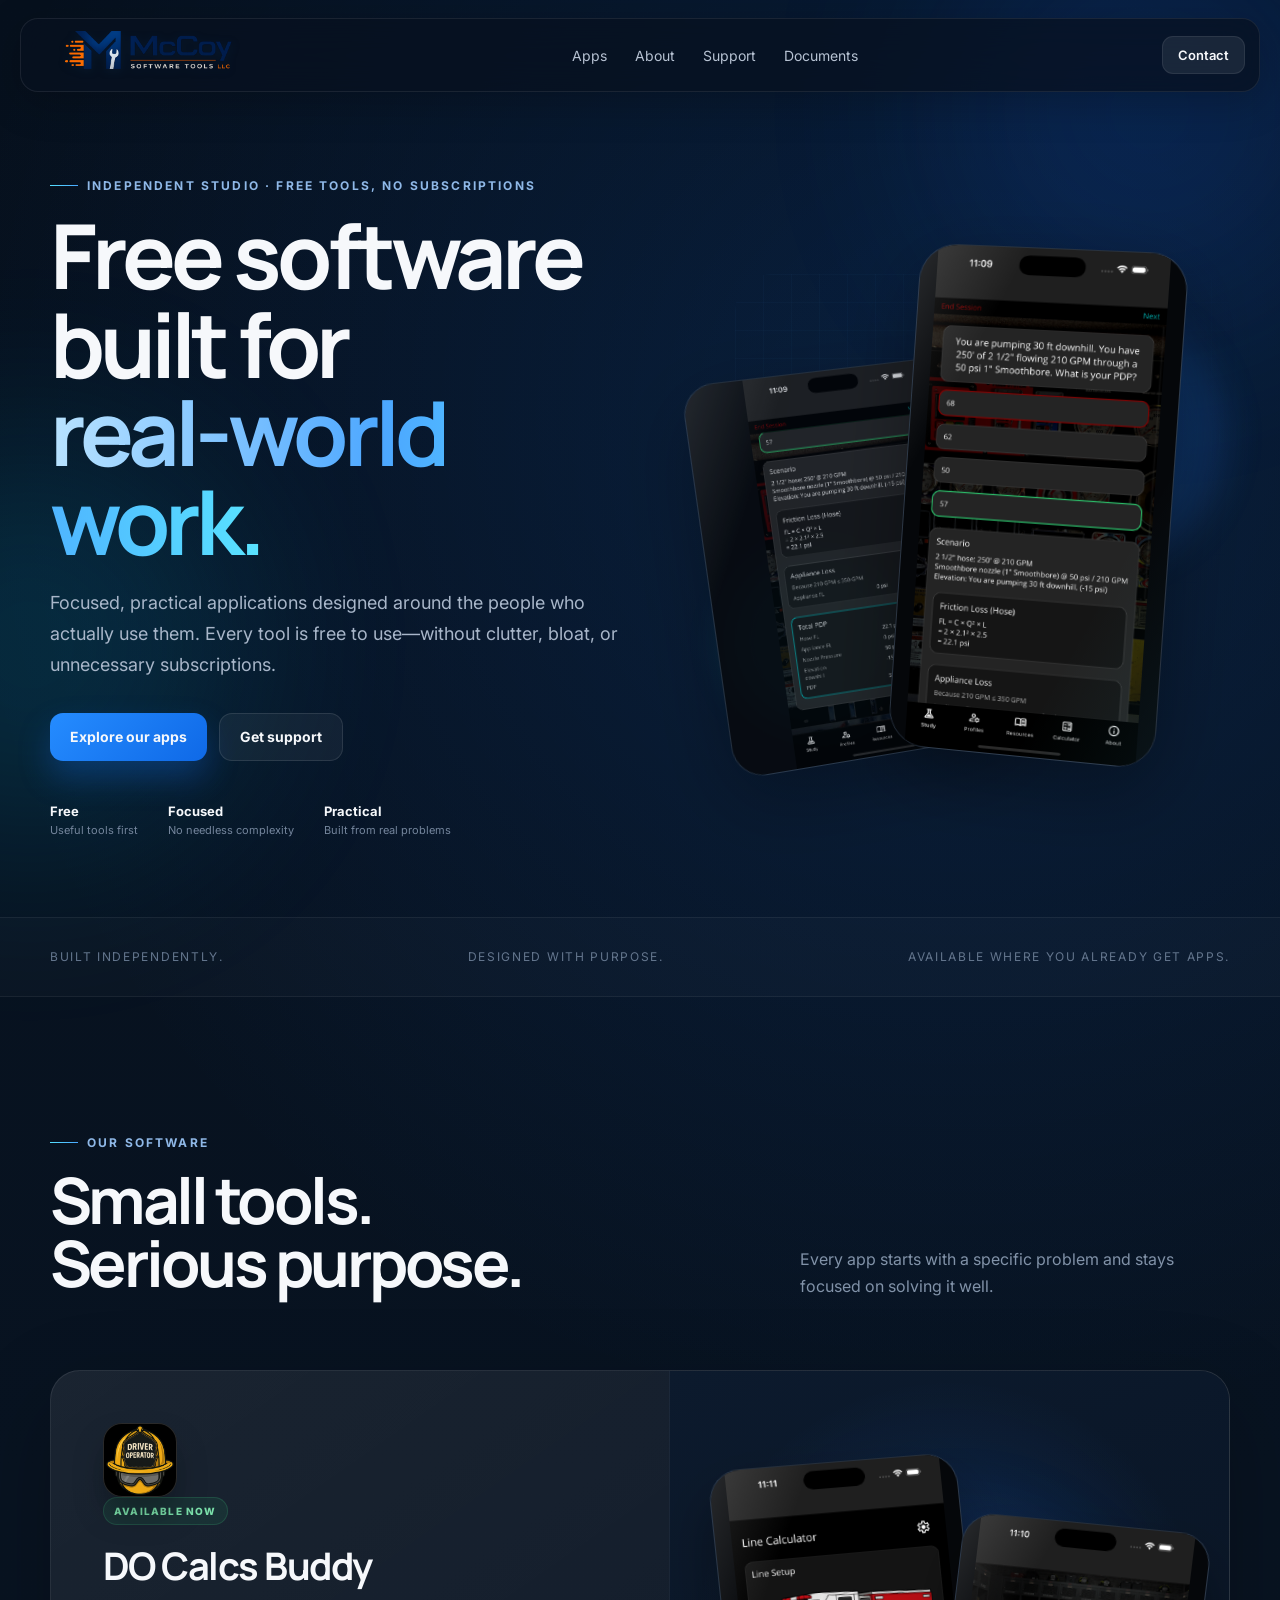
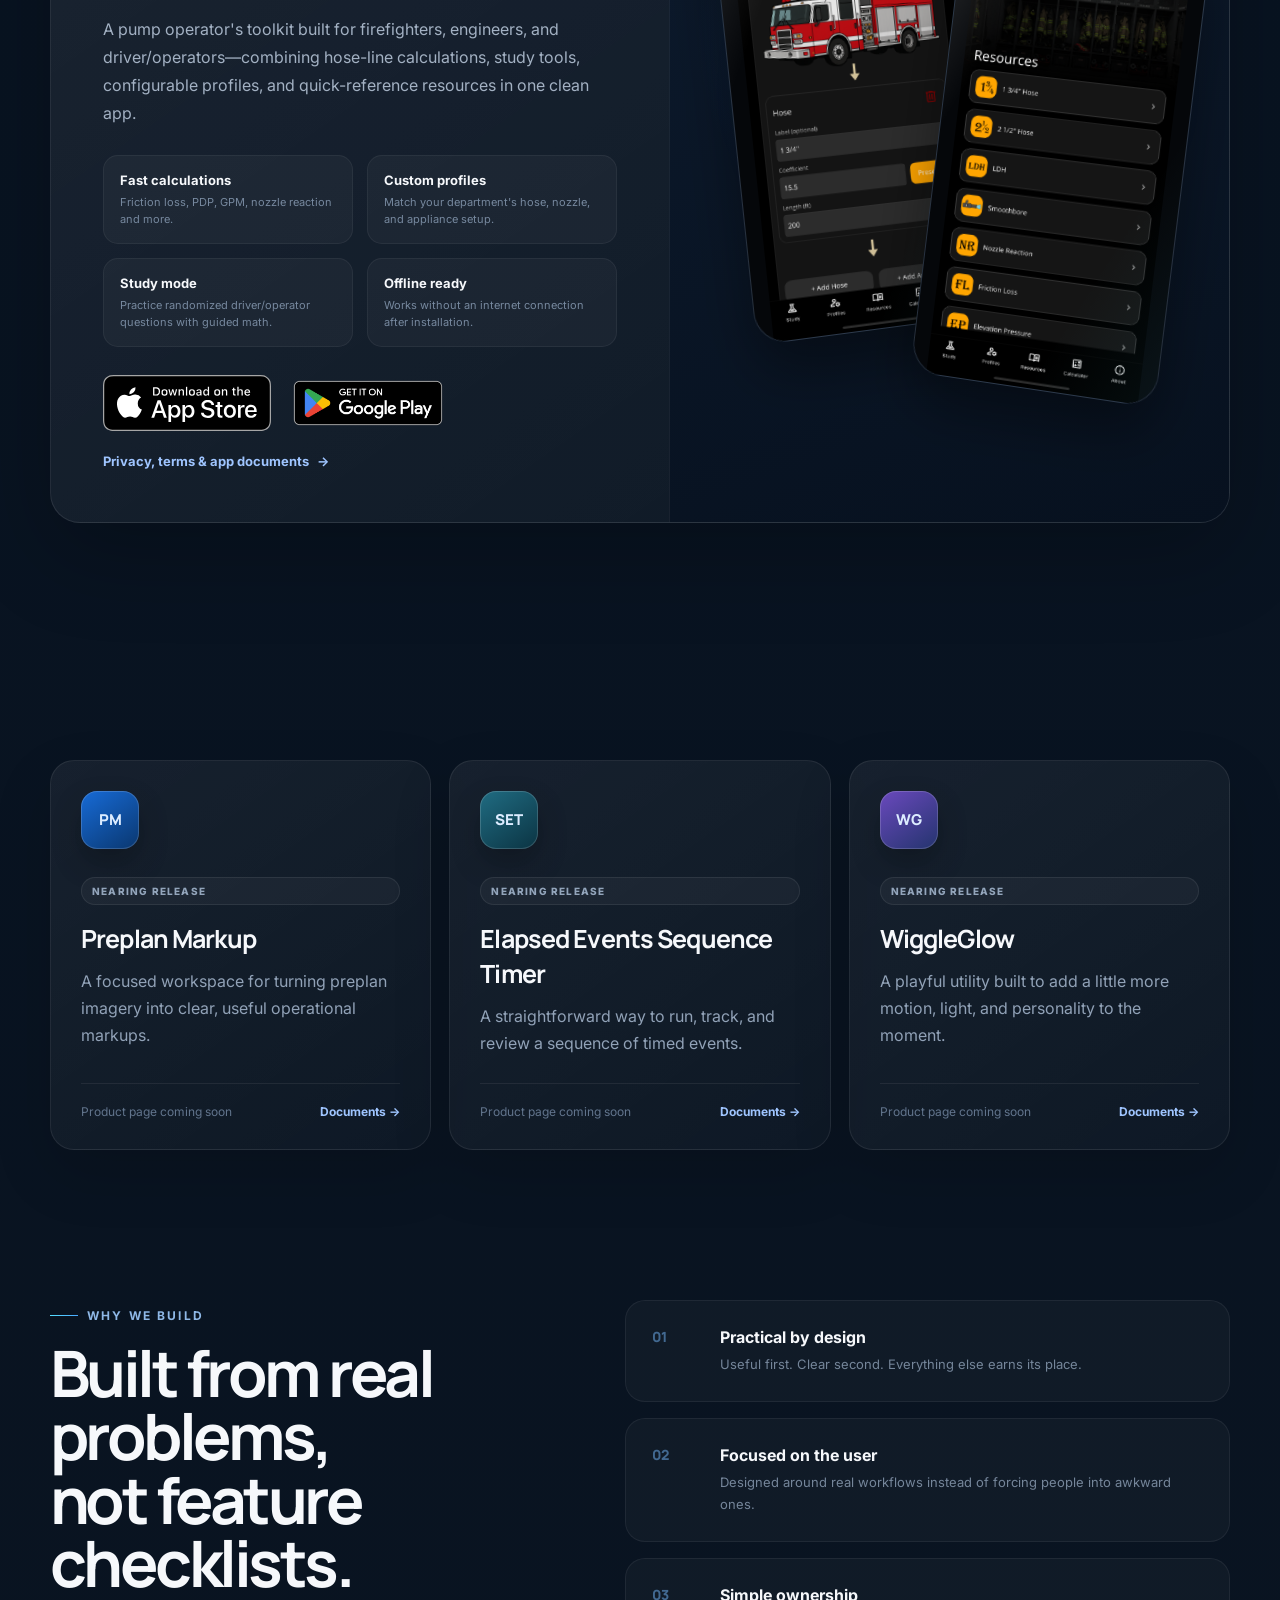
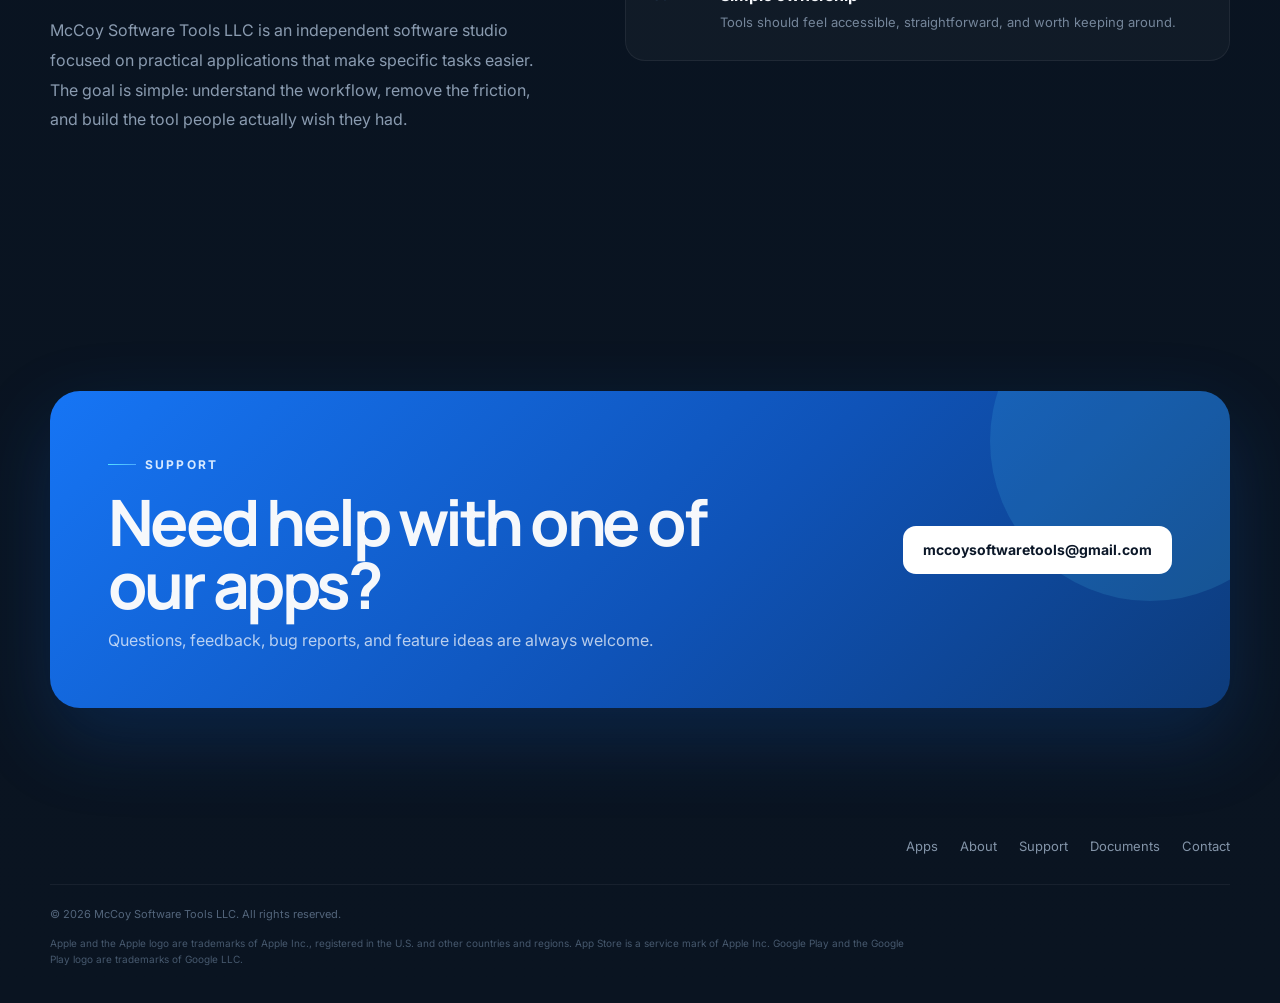
==== commit 4d4e5da8: "Describe McCoy Software Tools as a studio" ====
--- a/index.html
+++ b/index.html
@@ -162,7 +162,7 @@
           <div class="eyebrow"><span></span> Why we build</div>
           <h2>Built from real problems,<br>not feature checklists.</h2>
           <p>
-            McCoy Software Tools LLC is an independent software company focused on practical applications that make specific tasks easier. The goal is simple: understand the workflow, remove the friction, and build the tool people actually wish they had.
+            McCoy Software Tools LLC is an independent software studio focused on practical applications that make specific tasks easier. The goal is simple: understand the workflow, remove the friction, and build the tool people actually wish they had.
           </p>
         </div>
 
